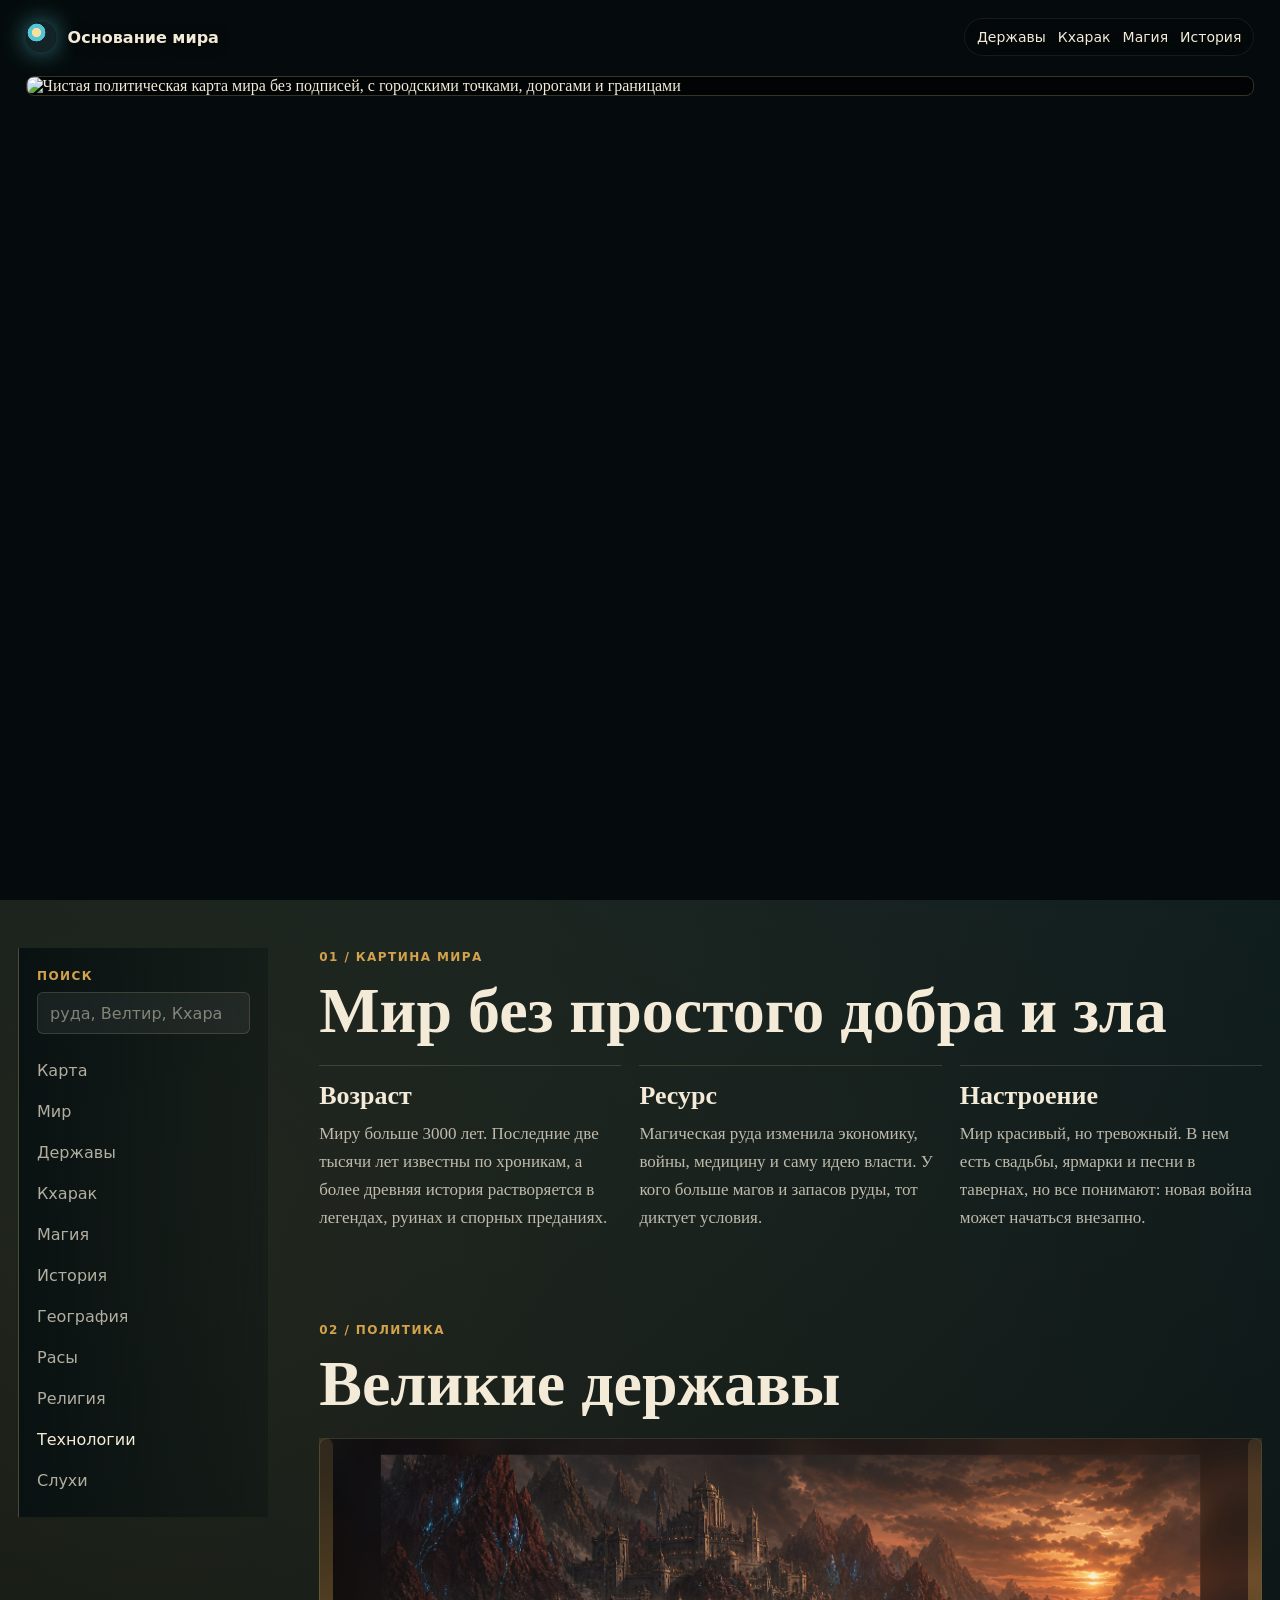
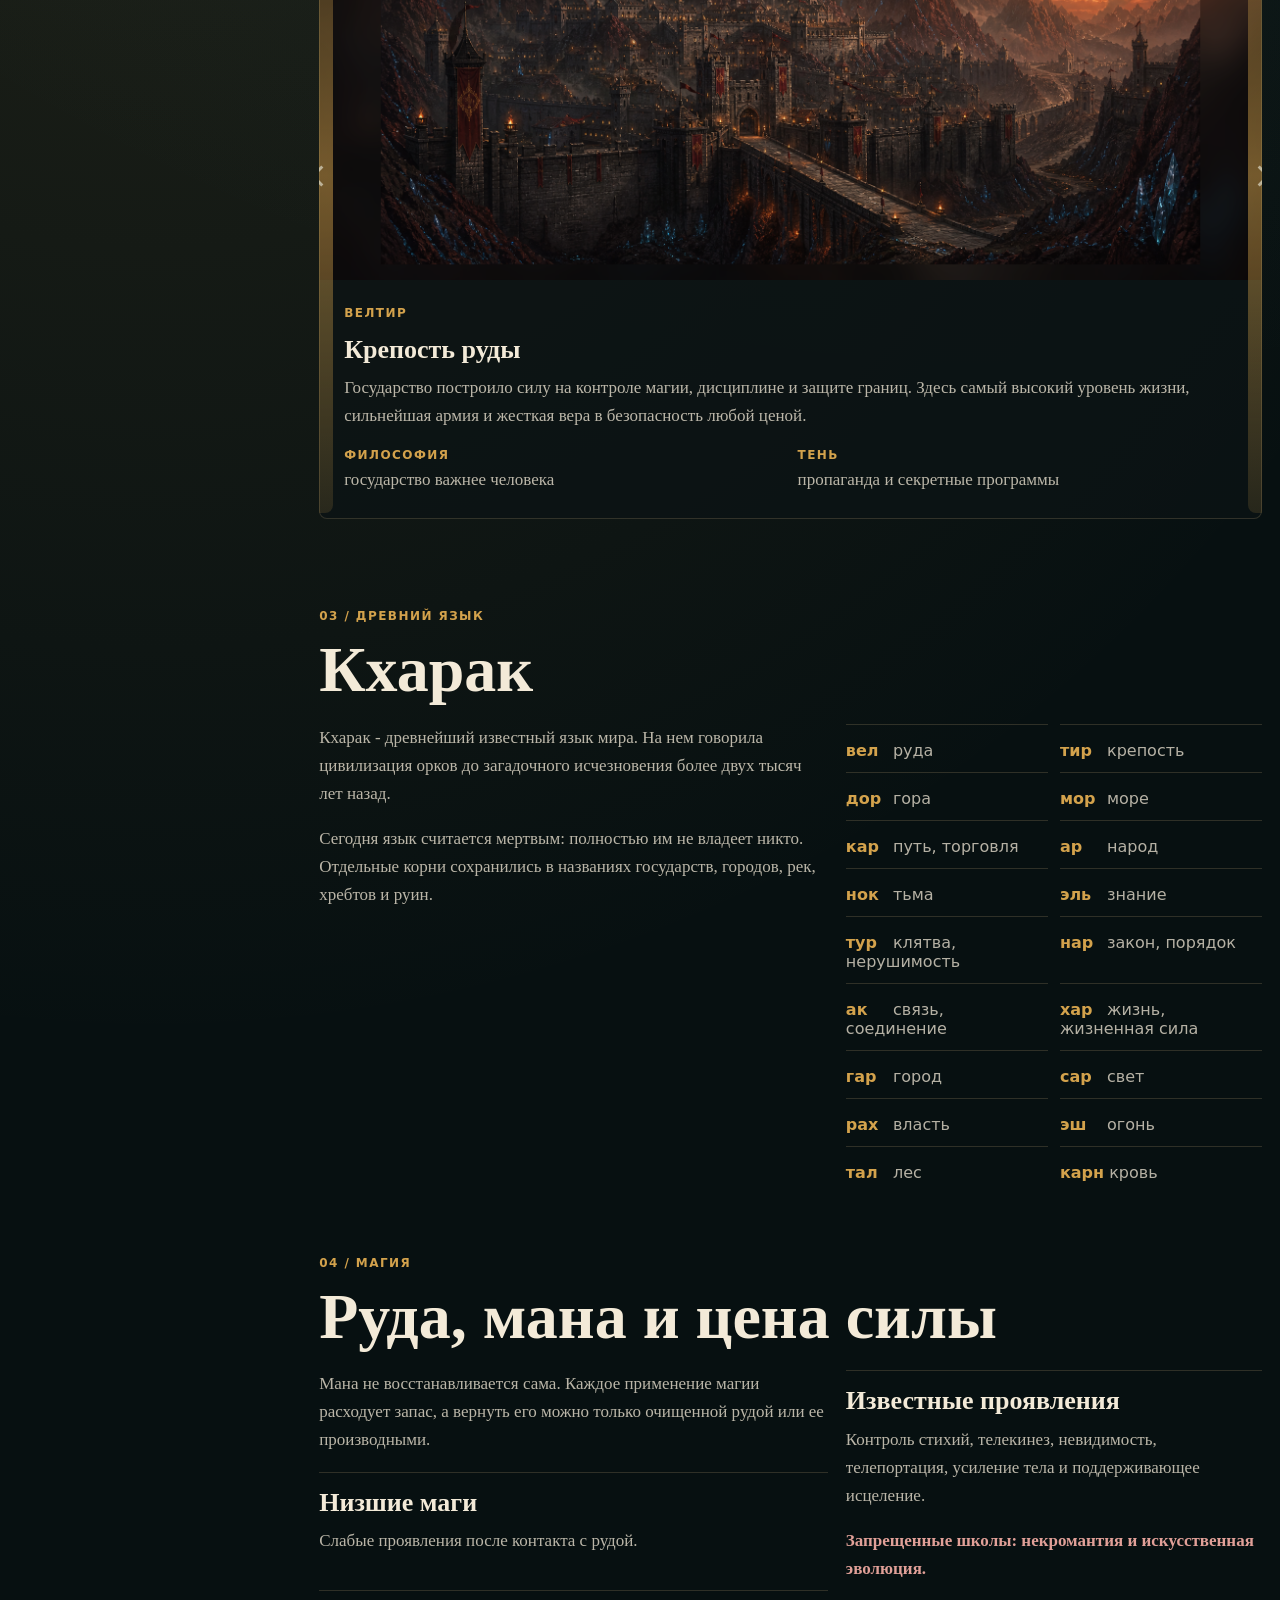
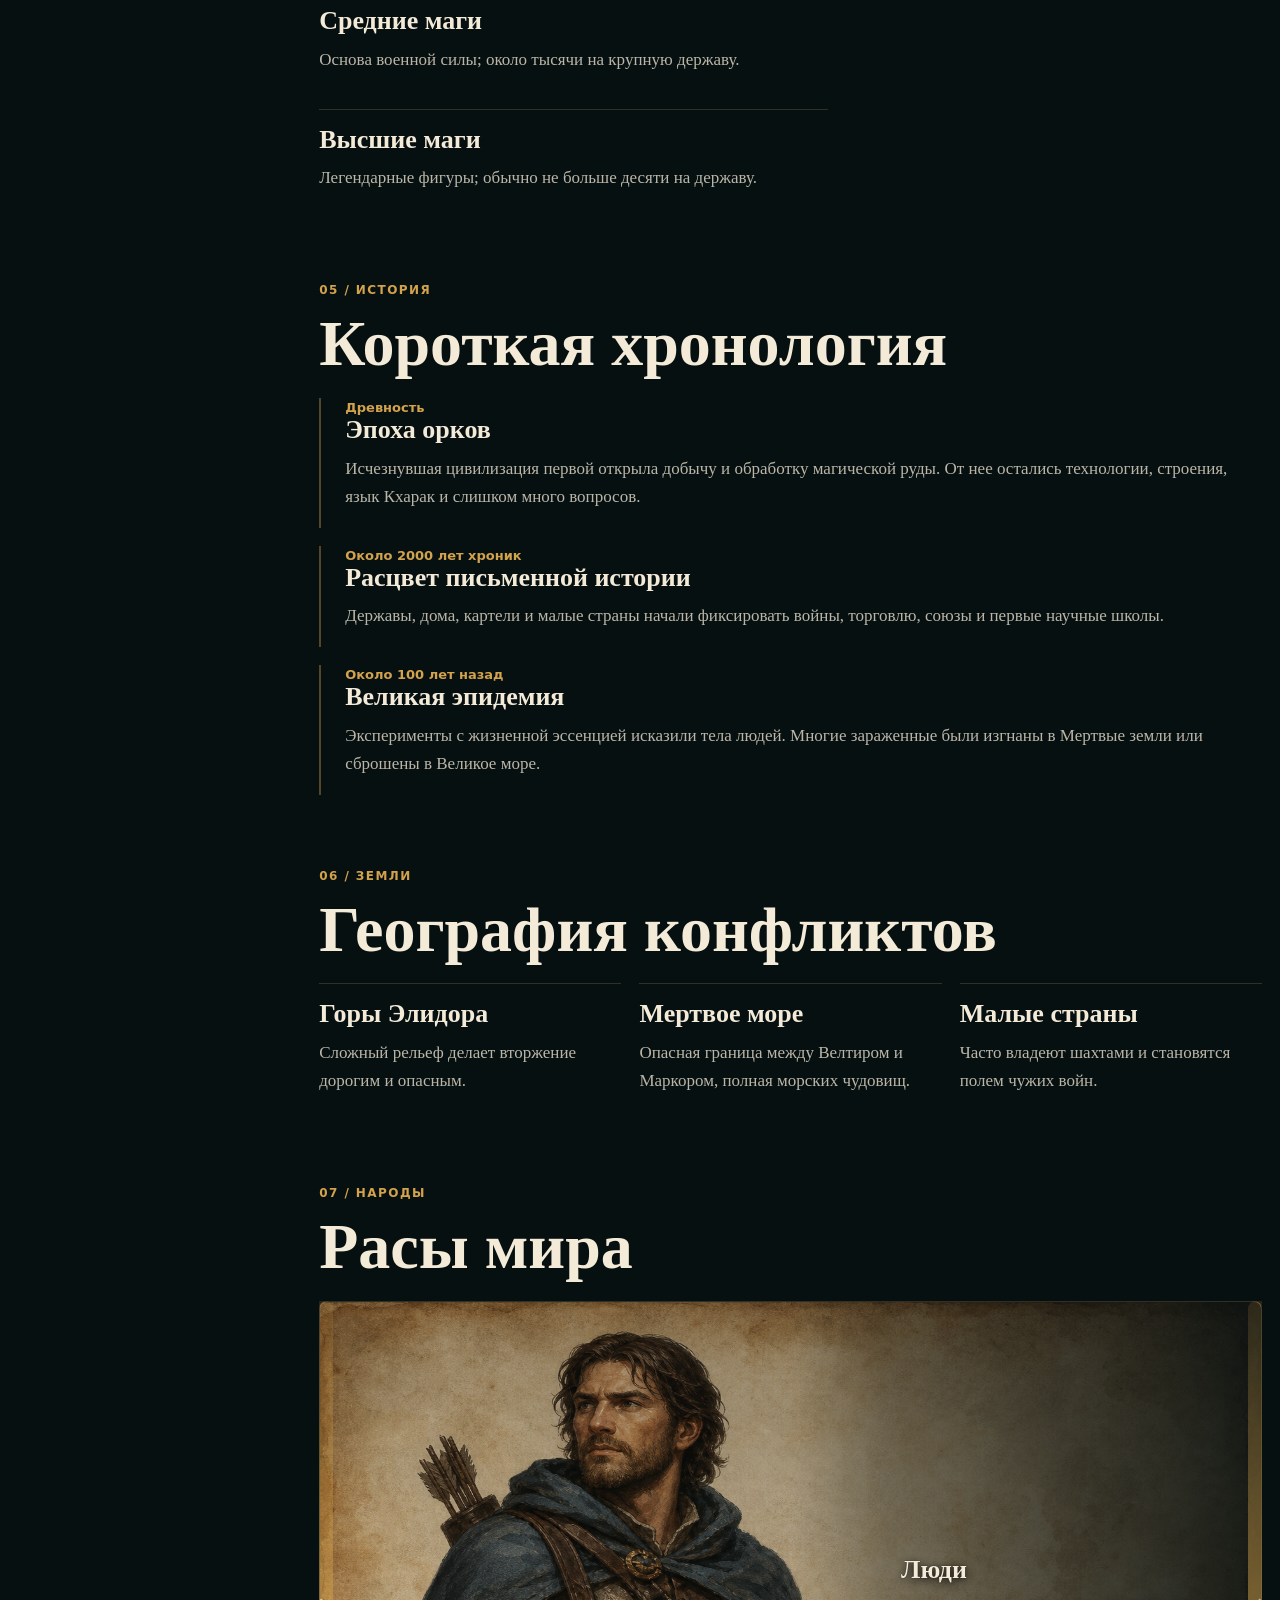
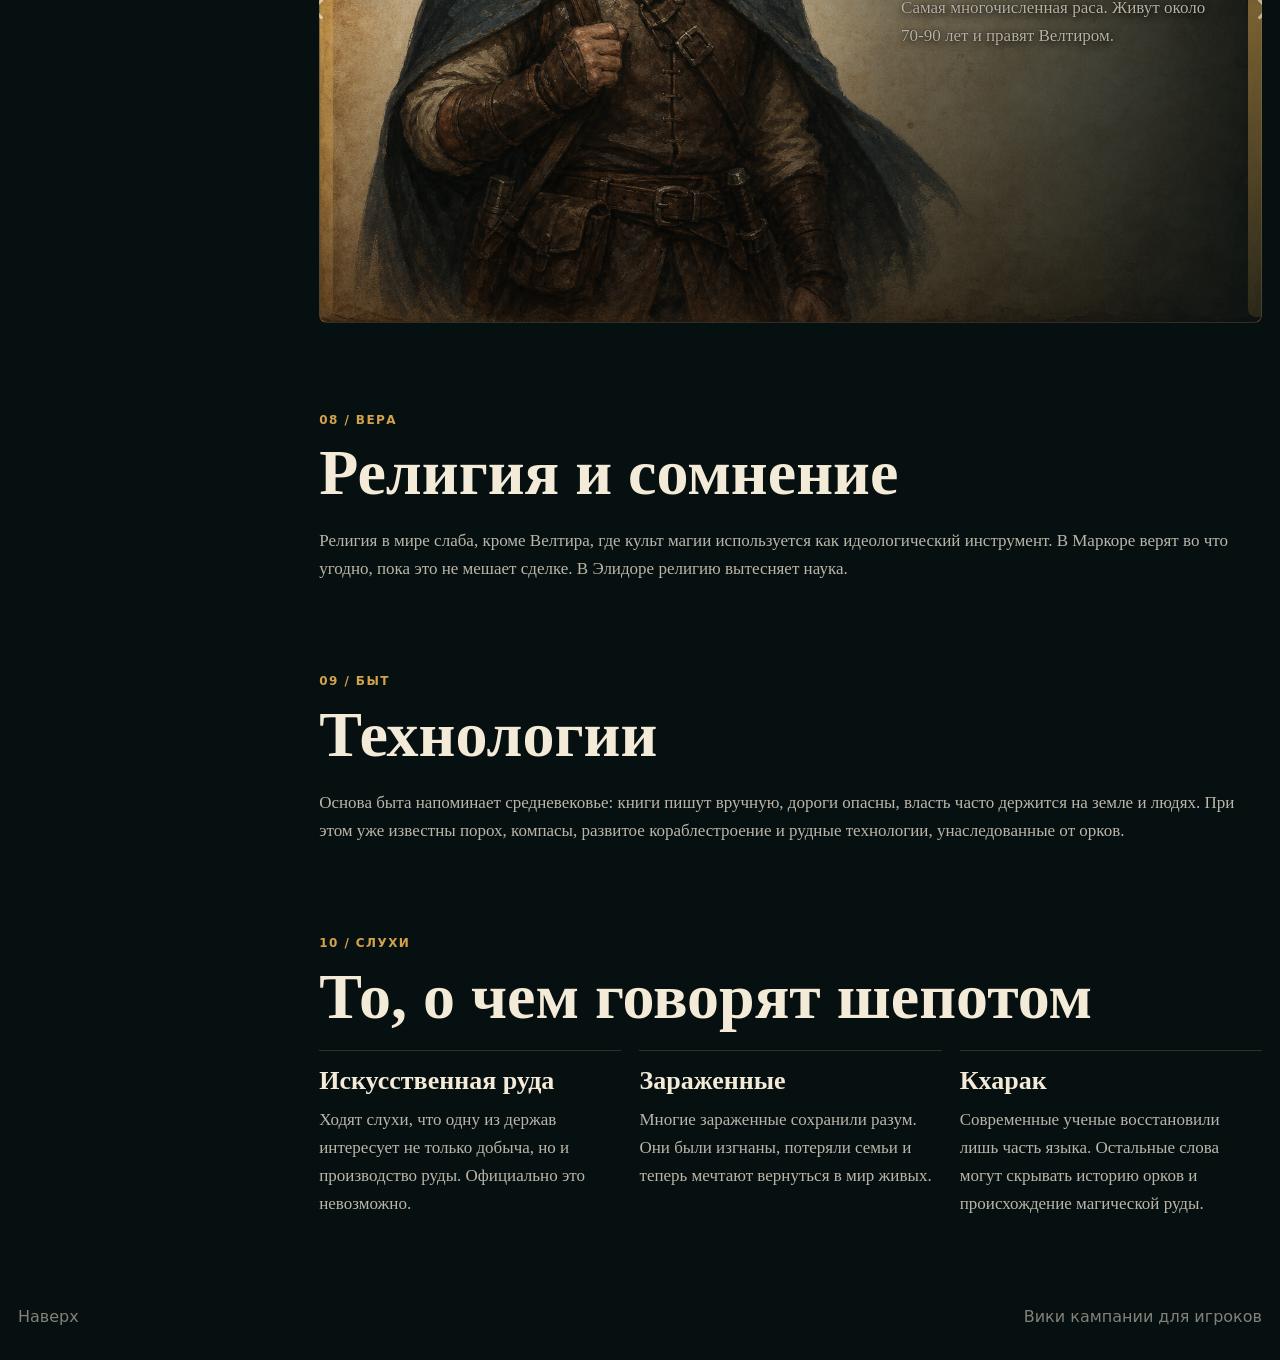
==== index.html @ 222f6e2a "First push" ====
<!doctype html>
<html lang="ru">
  <head>
    <meta charset="utf-8" />
    <meta name="viewport" content="width=device-width, initial-scale=1" />
    <title>Основание мира | Вики кампании</title>
    <link rel="stylesheet" href="styles.css?v=7" />
  </head>
  <body>
    <header class="map-hero" id="top">
      <nav class="topbar" aria-label="Главная навигация">
        <a class="brand" href="#top" aria-label="Основание мира">
          <span class="brand-mark"></span>
          <span>Основание мира</span>
        </a>
        <div class="topbar-actions">
          <a href="#powers">Державы</a>
          <a href="#kharak">Кхарак</a>
          <a href="#magic">Магия</a>
          <a href="#timeline">История</a>
        </div>
      </nav>

      <section class="atlas-top searchable" id="atlas" data-search="карта атлас зум Велтир Маркор Элидор мертвое море мертвые земли">
        <img class="plain-map" src="assets/world-map-clean.png" alt="Чистая политическая карта мира без подписей, с городскими точками, дорогами и границами" />
      </section>
    </header>

    <main class="page-layout">
      <aside class="sidebar" aria-label="Разделы вики">
        <label class="search-label" for="wikiSearch">Поиск</label>
        <input id="wikiSearch" class="search" type="search" placeholder="руда, Велтир, Кхарак..." />
        <nav class="side-nav">
          <a href="#atlas">Карта</a>
          <a href="#world">Мир</a>
          <a href="#powers">Державы</a>
          <a href="#kharak">Кхарак</a>
          <a href="#magic">Магия</a>
          <a href="#timeline">История</a>
          <a href="#geography">География</a>
          <a href="#races">Расы</a>
          <a href="#religion">Религия</a>
          <a href="#tech">Технологии</a>
          <a href="#rumors">Слухи</a>
        </nav>
      </aside>

      <section class="content">
        <section class="section-block searchable" id="world" data-search="мир возраст философия добро зло государства мораль выбор Велтир Маркор Элидор">
          <p class="kicker">01 / Картина мира</p>
          <h2>Мир без простого добра и зла</h2>
          <div class="lead-grid">
            <article><h3>Возраст</h3><p>Миру больше 3000 лет. Последние две тысячи лет известны по хроникам, а более древняя история растворяется в легендах, руинах и спорных преданиях.</p></article>
            <article><h3>Ресурс</h3><p>Магическая руда изменила экономику, войны, медицину и саму идею власти. У кого больше магов и запасов руды, тот диктует условия.</p></article>
            <article><h3>Настроение</h3><p>Мир красивый, но тревожный. В нем есть свадьбы, ярмарки и песни в тавернах, но все понимают: новая война может начаться внезапно.</p></article>
          </div>
        </section>

        <section class="section-block searchable" id="powers" data-search="державы Велтир Маркор Элидор картели дома армия флот эльфы дворфы люди столицы">
          <p class="kicker">02 / Политика</p>
          <h2>Великие державы</h2>
          <div class="scroll-frame">
            <button class="scroll-arrow scroll-arrow-left" type="button" data-scroll-target="faction-strip" data-scroll-dir="-1" aria-label="Назад"></button>
            <button class="scroll-arrow scroll-arrow-right" type="button" data-scroll-target="faction-strip" data-scroll-dir="1" aria-label="Вперед"></button>
          <div class="h-scroll faction-strip" data-drag-scroll aria-label="Горизонтальный список держав">
            <article class="faction-slide faction-x">
              <img src="assets/capital-veltir.png" alt="Столица Велтира среди рудных гор" />
              <div class="slide-copy">
                <p class="faction-name">Велтир</p>
                <h3>Крепость руды</h3>
                <p>Государство построило силу на контроле магии, дисциплине и защите границ. Здесь самый высокий уровень жизни, сильнейшая армия и жесткая вера в безопасность любой ценой.</p>
                <dl><div><dt>Философия</dt><dd>государство важнее человека</dd></div><div><dt>Тень</dt><dd>пропаганда и секретные программы</dd></div></dl>
              </div>
            </article>

            <article class="faction-slide faction-b">
              <img src="assets/capital-markor.png" alt="Столица Маркора на торговых путях" />
              <div class="slide-copy">
                <p class="faction-name">Маркор</p>
                <h3>Союз торговых путей</h3>
                <p>Страной управляют пять Великих картелей через Совет Картелей. Договор Катур считается священным, но за пределами сделки действует простое правило: сильный свободнее слабого.</p>
                <dl><div><dt>Философия</dt><dd>свобода важнее закона</dd></div><div><dt>Тень</dt><dd>картельные войны и власть выгоды</dd></div></dl>
              </div>
            </article>

            <article class="faction-slide faction-v">
              <img src="assets/capital-elidor.png" alt="Горная столица Элидора" />
              <div class="slide-copy">
                <p class="faction-name">Элидор</p>
                <h3>Гора знаний</h3>
                <p>Небольшая держава Совета Домов, защищенная горами. Эльфийские дома владеют секретами обработки руды, а лучшие ученые и инженеры работают именно здесь.</p>
                <dl><div><dt>Философия</dt><dd>польза и знание выше эмоций</dd></div><div><dt>Тень</dt><dd>ценность личности меряют пользой</dd></div></dl>
              </div>
            </article>
          </div>
          </div>
        </section>

        <section class="section-block searchable" id="kharak" data-search="Кхарак язык орки древний язык вел тир дор мор кар ар ион сар нок хар эль рах">
          <p class="kicker">03 / Древний язык</p>
          <h2>Кхарак</h2>
          <div class="split">
            <div>
              <p>Кхарак - древнейший известный язык мира. На нем говорила цивилизация орков до загадочного исчезновения более двух тысяч лет назад.</p>
              <p>Сегодня язык считается мертвым: полностью им не владеет никто. Отдельные корни сохранились в названиях государств, городов, рек, хребтов и руин.</p>
            </div>
            <div class="roots-grid">
  <span><b>вел</b> руда</span>
  <span><b>тир</b> крепость</span>
  <span><b>дор</b> гора</span>
  <span><b>мор</b> море</span>

  <span><b>кар</b> путь, торговля</span>
  <span><b>ар</b> народ</span>
  <span><b>нок</b> тьма</span>
  <span><b>эль</b> знание</span>

  <span><b>тур</b> клятва, нерушимость</span>
  <span><b>нар</b> закон, порядок</span>
  <span><b>ак</b> связь, соединение</span>
  <span><b>хар</b> жизнь, жизненная сила</span>
  <span><b>гар</b> город</span>
  <span><b>сар</b> свет</span>
  <span><b>рах</b> власть</span>
  <span><b>эш</b> огонь</span>
  <span><b>тал</b> лес</span>
  <span><b>карн</b> кровь</span>
</div>
          </div>
        </section>

        <section class="section-block searchable" id="magic" data-search="магия руда мана маги низшие средние высшие эссенция регенерация школы некромантия эволюция">
          <p class="kicker">04 / Магия</p>
          <h2>Руда, мана и цена силы</h2>
          <div class="split">
            <div>
              <p>Мана не восстанавливается сама. Каждое применение магии расходует запас, а вернуть его можно только очищенной рудой или ее производными.</p>
              <div class="rules-list">
                <article><h3>Низшие маги</h3><p>Слабые проявления после контакта с рудой.</p></article>
                <article><h3>Средние маги</h3><p>Основа военной силы; около тысячи на крупную державу.</p></article>
                <article><h3>Высшие маги</h3><p>Легендарные фигуры; обычно не больше десяти на державу.</p></article>
              </div>
            </div>
            <aside class="note-panel"><h3>Известные проявления</h3><p>Контроль стихий, телекинез, невидимость, телепортация, усиление тела и поддерживающее исцеление.</p><p class="warning">Запрещенные школы: некромантия и искусственная эволюция.</p></aside>
          </div>
        </section>

        <section class="section-block searchable" id="timeline" data-search="история орки эпидемия зараженные древность руины исчезновение руды Кхарак">
          <p class="kicker">05 / История</p>
          <h2>Короткая хронология</h2>
          <div class="timeline">
            <article><span>Древность</span><h3>Эпоха орков</h3><p>Исчезнувшая цивилизация первой открыла добычу и обработку магической руды. От нее остались технологии, строения, язык Кхарак и слишком много вопросов.</p></article>
            <article><span>Около 2000 лет хроник</span><h3>Расцвет письменной истории</h3><p>Державы, дома, картели и малые страны начали фиксировать войны, торговлю, союзы и первые научные школы.</p></article>
            <article><span>Около 100 лет назад</span><h3>Великая эпидемия</h3><p>Эксперименты с жизненной эссенцией исказили тела людей. Многие зараженные были изгнаны в Мертвые земли или сброшены в Великое море.</p></article>
          </div>
        </section>

        <section class="section-block searchable" id="geography" data-search="география мертвое море горы пустыни малые государства шахты монстры границы">
          <p class="kicker">06 / Земли</p>
          <h2>География конфликтов</h2>
          <div class="lead-grid">
            <article><h3>Горы Элидора</h3><p>Сложный рельеф делает вторжение дорогим и опасным.</p></article>
            <article><h3>Мертвое море</h3><p>Опасная граница между Велтиром и Маркором, полная морских чудовищ.</p></article>
            <article><h3>Малые страны</h3><p>Часто владеют шахтами и становятся полем чужих войн.</p></article>
          </div>
        </section>

        <section class="section-block searchable" id="races" data-search="расы люди эльфы дворфы орки возраст оружейники наука">
          <p class="kicker">07 / Народы</p>
          <h2>Расы мира</h2>
          <div class="scroll-frame">
            <button class="scroll-arrow scroll-arrow-left" type="button" data-scroll-target="race-strip" data-scroll-dir="-1" aria-label="Назад"></button>
            <button class="scroll-arrow scroll-arrow-right" type="button" data-scroll-target="race-strip" data-scroll-dir="1" aria-label="Вперед"></button>
          <div class="h-scroll race-strip" data-drag-scroll aria-label="Горизонтальный список рас">
            <article style="--race-image: url('assets/race-human.png')"><div><h3>Люди</h3><p>Самая многочисленная раса. Живут около 70-90 лет и правят Велтиром.</p></div></article>
            <article style="--race-image: url('assets/race-elf.png')"><div><h3>Эльфы</h3><p>Редки, живут около 200 лет, особенно сильны в науке и обработке руды.</p></div></article>
            <article style="--race-image: url('assets/race-dwarf.png')"><div><h3>Дворфы</h3><p>Живут около 120 лет, славятся оружейным делом и любовью к огнестрельному оружию.</p></div></article>
            <article style="--race-image: url('assets/race-orc.png')"><div><h3>Орки</h3><p>Исчезнувшая цивилизация, оставившая руины, Кхарак и технологии добычи руды.</p></div></article>
          </div>
          </div>
        </section>

        <section class="section-block searchable" id="religion" data-search="религия магия культ атеизм боги пропаганда Велтир Маркор Элидор">
          <p class="kicker">08 / Вера</p>
          <h2>Религия и сомнение</h2>
          <p>Религия в мире слаба, кроме Велтира, где культ магии используется как идеологический инструмент. В Маркоре верят во что угодно, пока это не мешает сделке. В Элидоре религию вытесняет наука.</p>
        </section>

        <section class="section-block searchable" id="tech" data-search="технологии средневековье порох ружья компасы книги корабли флот">
          <p class="kicker">09 / Быт</p>
          <h2>Технологии</h2>
          <p>Основа быта напоминает средневековье: книги пишут вручную, дороги опасны, власть часто держится на земле и людях. При этом уже известны порох, компасы, развитое кораблестроение и рудные технологии, унаследованные от орков.</p>
        </section>

        <section class="section-block searchable" id="rumors" data-search="слухи тайны зараженные искусственная руда эссенция мертвые земли орки Кхарак">
          <p class="kicker">10 / Слухи</p>
          <h2>То, о чем говорят шепотом</h2>
          <div class="lead-grid">
            <article><h3>Искусственная руда</h3><p>Ходят слухи, что одну из держав интересует не только добыча, но и производство руды. Официально это невозможно.</p></article>
            <article><h3>Зараженные</h3><p>Многие зараженные сохранили разум. Они были изгнаны, потеряли семьи и теперь мечтают вернуться в мир живых.</p></article>
            <article><h3>Кхарак</h3><p>Современные ученые восстановили лишь часть языка. Остальные слова могут скрывать историю орков и происхождение магической руды.</p></article>
          </div>
        </section>
      </section>
    </main>

    <footer class="footer"><a href="#top">Наверх</a><span>Вики кампании для игроков</span></footer>
    <script src="script.js?v=5"></script>
  </body>
</html>
---- styles.css ----
:root {
  --bg: #071011;
  --panel: rgba(12, 20, 21, 0.78);
  --panel-strong: rgba(18, 28, 29, 0.94);
  --ink: #f3ead8;
  --muted: #a9afa8;
  --line: rgba(226, 196, 139, 0.18);
  --gold: #d3a24c;
  --blue: #5fb7c8;
  --red: #9f3f35;
  --green: #3d7a65;
}

* { box-sizing: border-box; }

html { scroll-behavior: smooth; }

body {
  margin: 0;
  color: var(--ink);
  background:
    radial-gradient(circle at 80% 0%, rgba(95, 183, 200, 0.12), transparent 32%),
    radial-gradient(circle at 12% 20%, rgba(211, 162, 76, 0.12), transparent 28%),
    var(--bg);
  font-family: Georgia, "Times New Roman", serif;
}

a { color: inherit; text-decoration: none; }
button, input { font: inherit; }

.map-hero {
  min-height: 100vh;
  padding: 18px clamp(14px, 2vw, 28px) 28px;
  background: #050b0c;
  position: relative;
}

.topbar {
  position: absolute;
  inset: 18px clamp(14px, 2vw, 28px) auto;
  z-index: 20;
  display: flex;
  align-items: center;
  justify-content: space-between;
  gap: 20px;
  pointer-events: none;
}

.brand,
.topbar-actions {
  pointer-events: auto;
  display: flex;
  align-items: center;
  gap: 12px;
  font-family: system-ui, sans-serif;
}

.brand {
  font-weight: 850;
  text-shadow: 0 2px 12px #000;
}

.brand-mark {
  width: 30px;
  height: 30px;
  border-radius: 50%;
  background: radial-gradient(circle at 35% 35%, #f6df9f 0 16%, #52c6d4 17% 32%, #132326 33% 100%);
  box-shadow: 0 0 24px rgba(82, 198, 212, 0.65);
}

.topbar-actions {
  padding: 10px 12px;
  border: 1px solid rgba(255, 255, 255, 0.08);
  border-radius: 999px;
  background: rgba(0, 0, 0, 0.24);
  backdrop-filter: blur(14px);
  font-size: 14px;
}

.atlas-top {
  min-height: auto;
  padding-top: 58px;
}

.plain-map {
  display: block;
  width: 100%;
  height: auto;
  border-radius: 8px;
  border: 1px solid rgba(226, 196, 139, 0.22);
  box-shadow: inset 0 0 90px rgba(0, 0, 0, 0.75);
}

.page-layout {
  display: grid;
  grid-template-columns: 250px minmax(0, 1fr);
  gap: clamp(24px, 4vw, 70px);
  width: min(1500px, calc(100% - 36px));
  margin: 0 auto;
  padding: 48px 0 72px;
}

.sidebar {
  position: sticky;
  top: 18px;
  align-self: start;
  padding: 18px;
  border-left: 1px solid rgba(226, 196, 139, 0.28);
  background: linear-gradient(90deg, rgba(7, 16, 17, 0.88), rgba(7, 16, 17, 0.34));
  backdrop-filter: blur(12px);
  z-index: 10;
}

.search-label,
.kicker,
.faction-name,
dt {
  color: var(--gold);
  font-family: system-ui, sans-serif;
  font-size: 12px;
  font-weight: 850;
  letter-spacing: 0.12em;
  text-transform: uppercase;
}

.search {
  width: 100%;
  height: 42px;
  margin: 8px 0 18px;
  padding: 0 12px;
  border: 1px solid rgba(226, 196, 139, 0.18);
  border-radius: 6px;
  background: rgba(255, 255, 255, 0.06);
  color: var(--ink);
  font-family: system-ui, sans-serif;
}

.search::placeholder { color: rgba(243, 234, 216, 0.48); }

.side-nav {
  display: grid;
  gap: 4px;
  font-family: system-ui, sans-serif;
}

.side-nav a {
  padding: 9px 0;
  color: rgba(243, 234, 216, 0.72);
}

.side-nav a:hover,
.side-nav a.active {
  color: var(--ink);
}

.content {
  display: grid;
  gap: 72px;
  min-width: 0;
}

.section-block {
  scroll-margin-top: 24px;
  min-width: 0;
  overflow: hidden;
}

.section-block.is-hidden {
  display: none;
}

h2, h3, p { margin-top: 0; }

h2 {
  margin-bottom: 22px;
  font-size: clamp(38px, 5vw, 76px);
  line-height: 0.98;
  letter-spacing: 0;
}

h3 {
  margin-bottom: 10px;
  font-size: 26px;
  line-height: 1.1;
}

p, dd {
  color: rgba(243, 234, 216, 0.76);
  font-size: 17px;
  line-height: 1.65;
}

.lead-grid,
.split {
  display: grid;
  grid-template-columns: repeat(3, minmax(0, 1fr));
  gap: 18px;
}

.split { grid-template-columns: minmax(0, 1.1fr) minmax(280px, 0.9fr); }

.lead-grid article,
.rules-list article,
.note-panel,
.roots-grid span {
  border-top: 1px solid var(--line);
  padding-top: 16px;
}

.h-scroll {
  display: grid;
  grid-auto-flow: column;
  grid-auto-columns: 100%;
  gap: 18px;
  overflow-x: auto;
  overscroll-behavior-inline: contain;
  scroll-snap-type: x mandatory;
  padding: 0 0 16px;
  cursor: grab;
  user-select: none;
}

.h-scroll.is-dragging {
  cursor: grabbing;
  scroll-snap-type: none;
}

.scroll-frame {
  position: relative;
  min-width: 0;
}

.scroll-arrow {
  width: 28px;
  height: calc(100% - 22px);
  min-height: 260px;
  border: 0;
  border-radius: 8px;
  background: linear-gradient(180deg, rgba(211, 162, 76, 0.2), rgba(211, 162, 76, 0.72), rgba(211, 162, 76, 0.2));
  cursor: pointer;
  position: absolute;
  top: 0;
  z-index: 5;
  opacity: 0.72;
}

.scroll-arrow:hover {
  opacity: 1;
}

.scroll-arrow::before {
  content: "";
  width: 12px;
  height: 12px;
  border-top: 3px solid #fff1cc;
  border-left: 3px solid #fff1cc;
  position: absolute;
  top: 50%;
  left: 50%;
}

.scroll-arrow-left {
  left: -14px;
}

.scroll-arrow-left::before {
  transform: translate(-35%, -50%) rotate(-45deg);
}

.scroll-arrow-right {
  right: -14px;
}

.scroll-arrow-right::before {
  transform: translate(-65%, -50%) rotate(135deg);
}

.h-scroll::-webkit-scrollbar { height: 10px; }
.h-scroll::-webkit-scrollbar-track { background: rgba(255,255,255,.06); border-radius: 999px; }
.h-scroll::-webkit-scrollbar-thumb { background: rgba(211,162,76,.55); border-radius: 999px; }

.faction-slide {
  min-height: 560px;
  scroll-snap-align: start;
  border: 1px solid var(--line);
  border-radius: 8px;
  overflow: hidden;
  background: var(--panel);
  display: grid;
  grid-template-rows: minmax(320px, 1fr) auto;
}

.faction-slide img {
  width: 100%;
  height: 100%;
  min-height: 320px;
  object-fit: fill;
}

.slide-copy {
  padding: 24px;
}

dl {
  display: grid;
  grid-template-columns: repeat(2, minmax(0, 1fr));
  gap: 14px;
  margin: 18px 0 0;
}

dd { margin: 4px 0 0; }

.roots-grid {
  display: grid;
  grid-template-columns: repeat(2, minmax(0, 1fr));
  gap: 12px;
}

.roots-grid span {
  color: rgba(243, 234, 216, 0.74);
  font-family: system-ui, sans-serif;
}

.roots-grid b {
  display: inline-block;
  min-width: 42px;
  color: var(--gold);
}

.rules-list,
.timeline {
  display: grid;
  gap: 18px;
}

.warning { color: #e1a098; font-weight: 700; }

.timeline article {
  padding-left: 24px;
  border-left: 2px solid rgba(211, 162, 76, 0.38);
}

.timeline span {
  color: var(--gold);
  font-family: system-ui, sans-serif;
  font-size: 13px;
  font-weight: 850;
}

.race-strip {
  grid-auto-columns: 100%;
}

.race-strip article {
  min-height: 620px;
  scroll-snap-align: start;
  border: 1px solid var(--line);
  border-radius: 8px;
  background:
    linear-gradient(90deg, rgba(6, 12, 13, 0.04), rgba(6, 12, 13, 0.22)),
    var(--race-image) center / 100% 100% no-repeat,
    rgba(10, 16, 17, 0.92);
  overflow: hidden;
  position: relative;
}

.race-strip article::after {
  content: "";
  position: absolute;
  inset: 0;
  background:
    linear-gradient(90deg, transparent 0 50%, rgba(7, 16, 17, 0.32) 60%, rgba(7, 16, 17, 0.86) 100%),
    linear-gradient(0deg, rgba(0,0,0,.42), transparent 48%, rgba(0,0,0,.2));
  pointer-events: none;
}

.race-strip div {
  width: min(44%, 520px);
  min-height: 620px;
  margin-left: auto;
  padding: clamp(28px, 5vw, 54px);
  display: flex;
  flex-direction: column;
  justify-content: center;
  position: relative;
  z-index: 2;
  text-shadow: 0 2px 8px #000, 0 0 1px #000;
}

.footer {
  width: min(1500px, calc(100% - 36px));
  margin: 0 auto 34px;
  display: flex;
  justify-content: space-between;
  color: rgba(243, 234, 216, 0.52);
  font-family: system-ui, sans-serif;
}

@media (max-width: 980px) {
  .atlas-top {
    min-height: auto;
  }

  .topbar-actions,
  .unused {
    display: none;
  }

  .page-layout {
    grid-template-columns: 1fr;
    padding-top: 28px;
  }

  .sidebar {
    position: relative;
    top: auto;
    border-left: 0;
    border-top: 1px solid rgba(226, 196, 139, 0.28);
  }

  .side-nav {
    grid-template-columns: repeat(3, minmax(0, 1fr));
  }

  .lead-grid,
  .split {
    grid-template-columns: 1fr;
  }
}

@media (max-width: 560px) {
  .map-hero {
    padding: 12px;
  }

  .atlas-top {
    height: 70vh;
    min-height: 440px;
    padding-top: 48px;
  }

  .page-layout {
    width: min(100% - 24px, 1500px);
  }

  .side-nav {
    grid-template-columns: repeat(2, minmax(0, 1fr));
  }

  h2 {
    font-size: 38px;
  }

  .faction-slide {
    min-height: auto;
  }

  .race-strip article {
    min-height: 520px;
    background-size: cover;
    background-position: center;
  }

  .race-strip div {
    width: 100%;
    min-height: 520px;
    justify-content: end;
    background: linear-gradient(0deg, rgba(7, 16, 17, 0.86), transparent 68%);
  }

  .scroll-arrow {
    width: 18px;
    min-height: 220px;
  }

  dl {
    grid-template-columns: 1fr;
  }
}
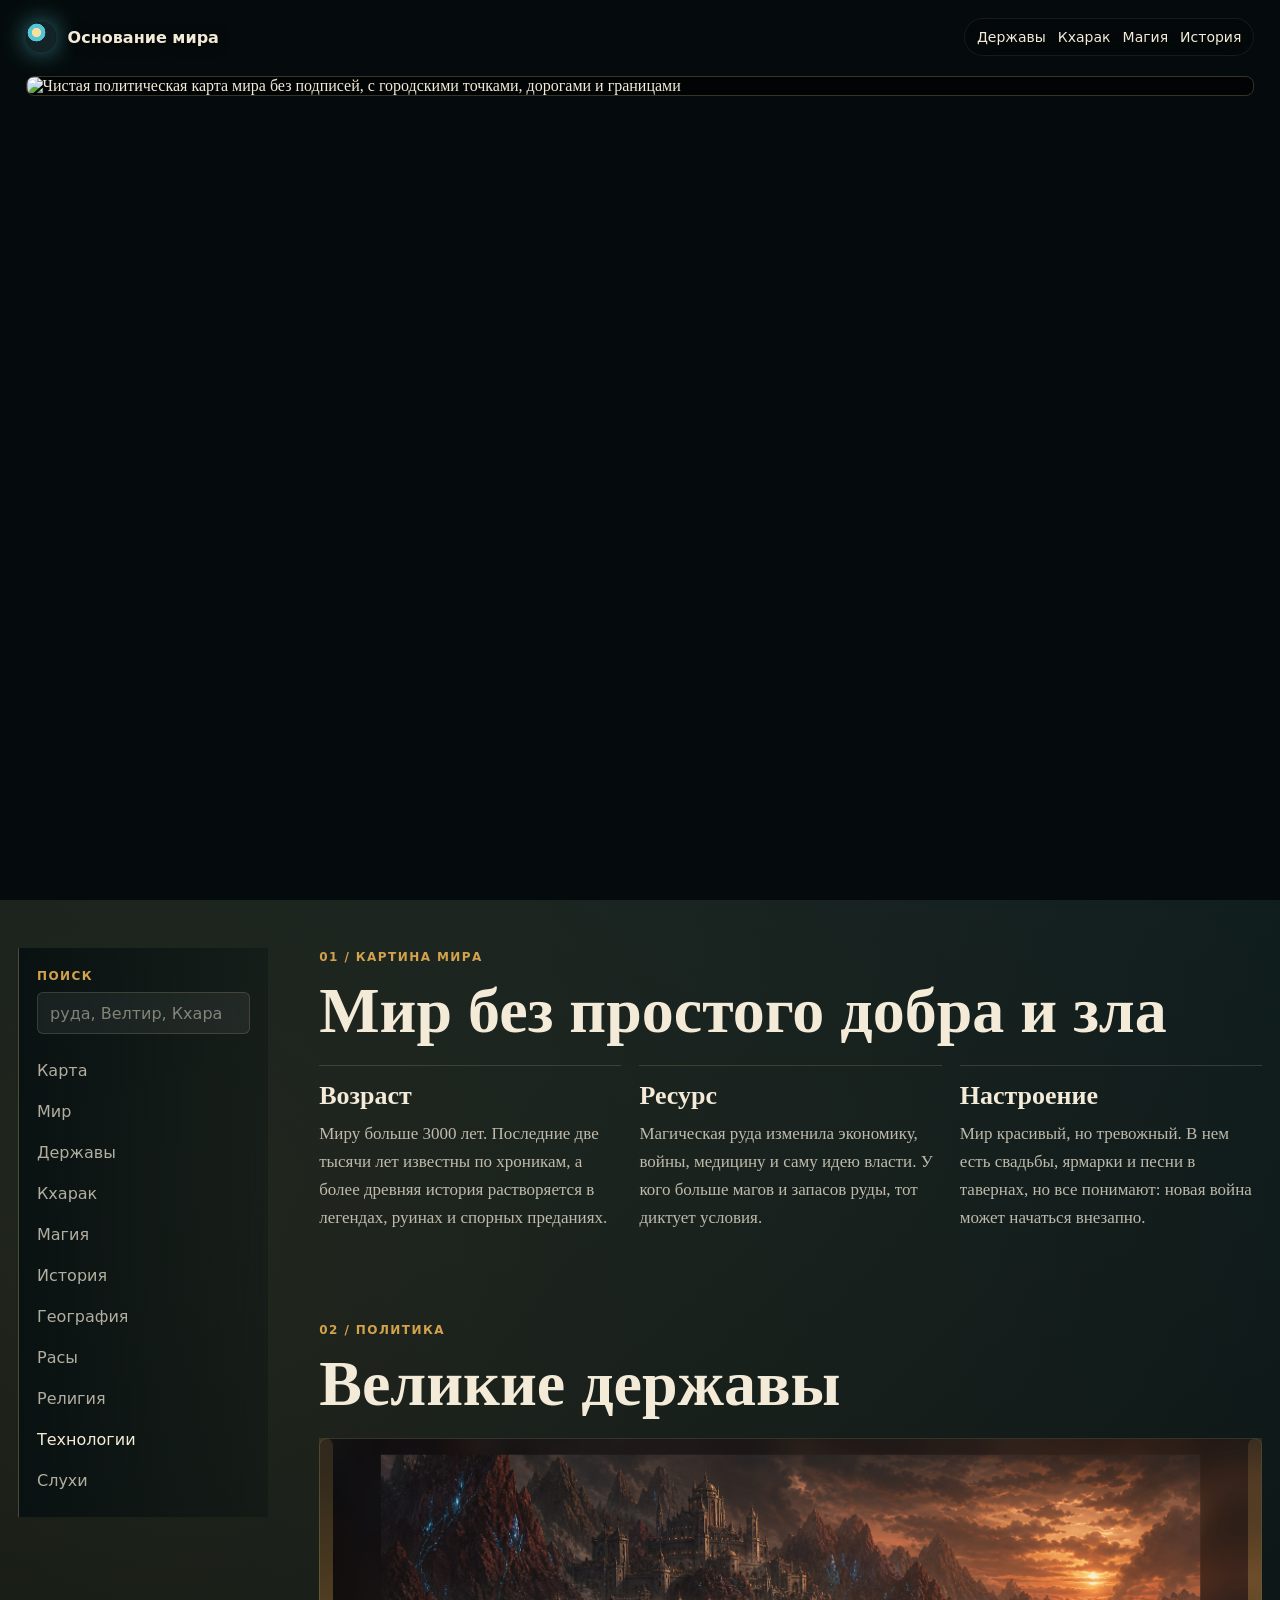
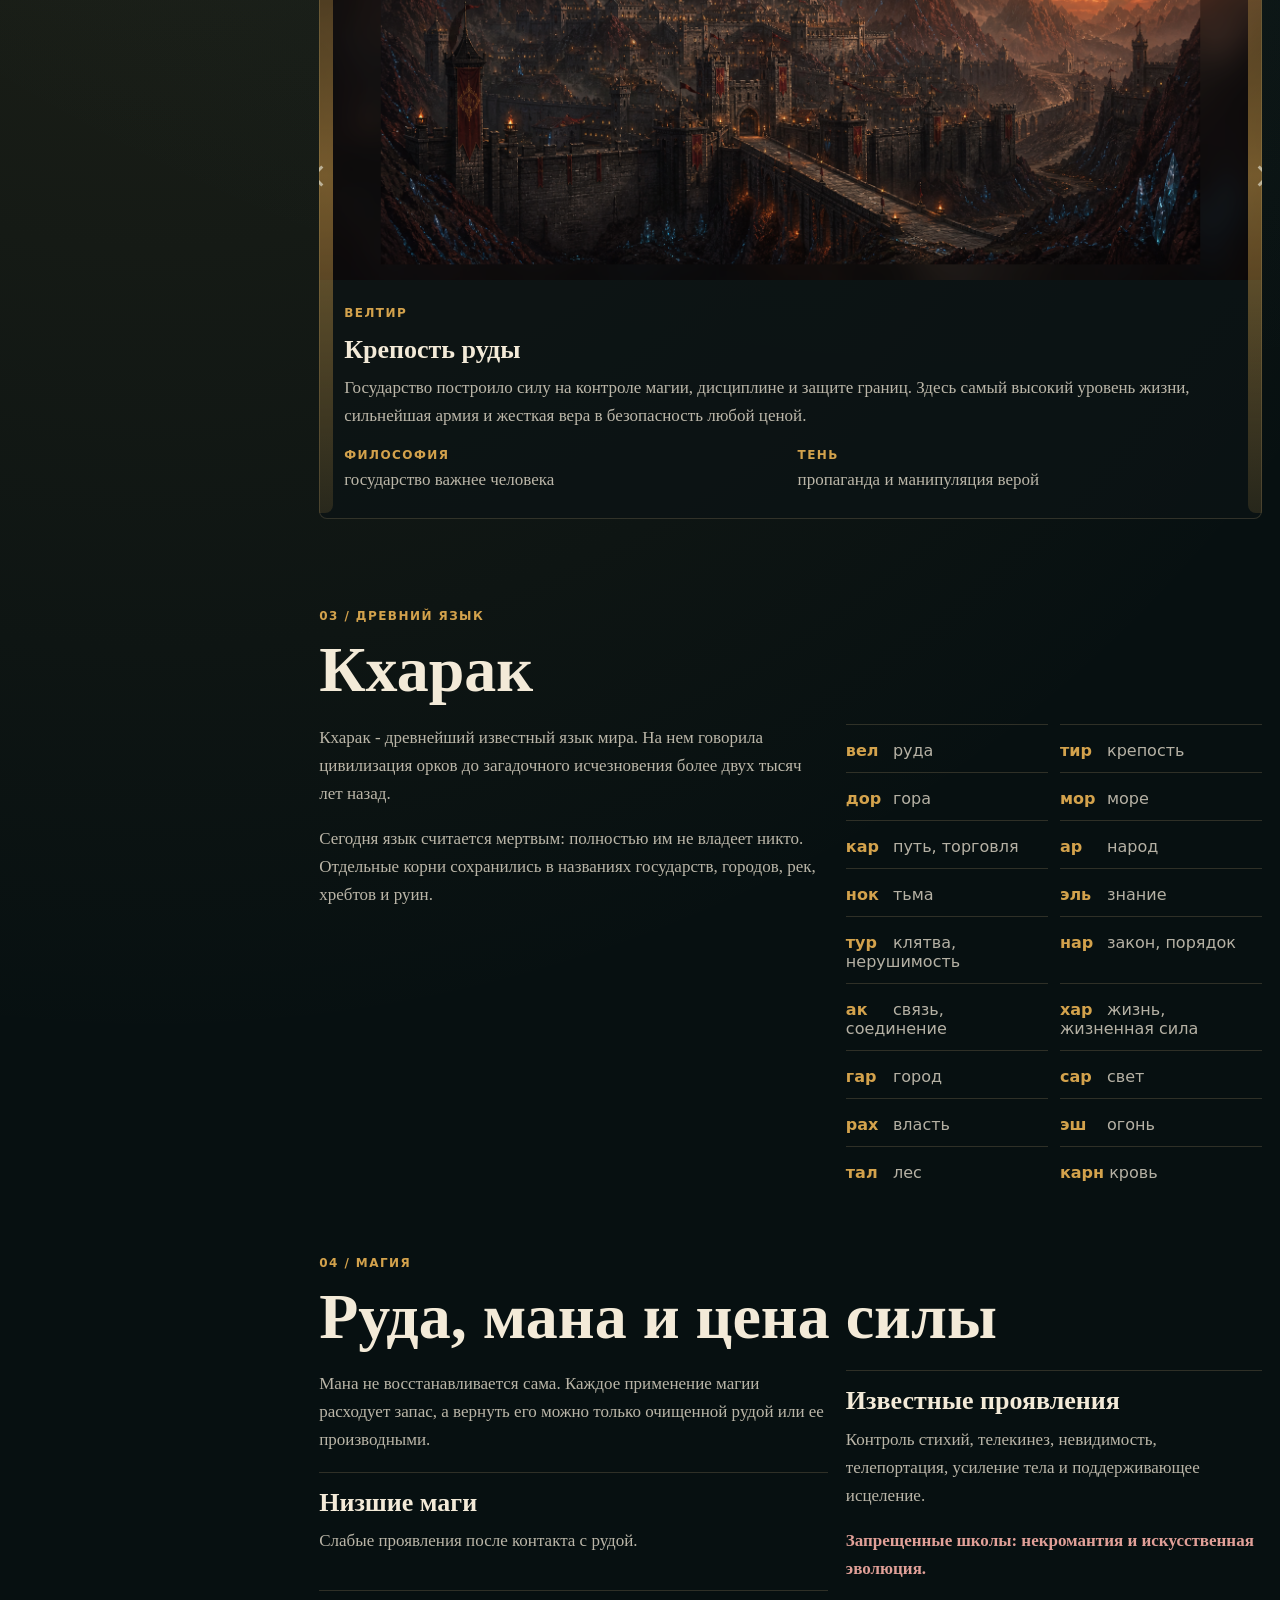
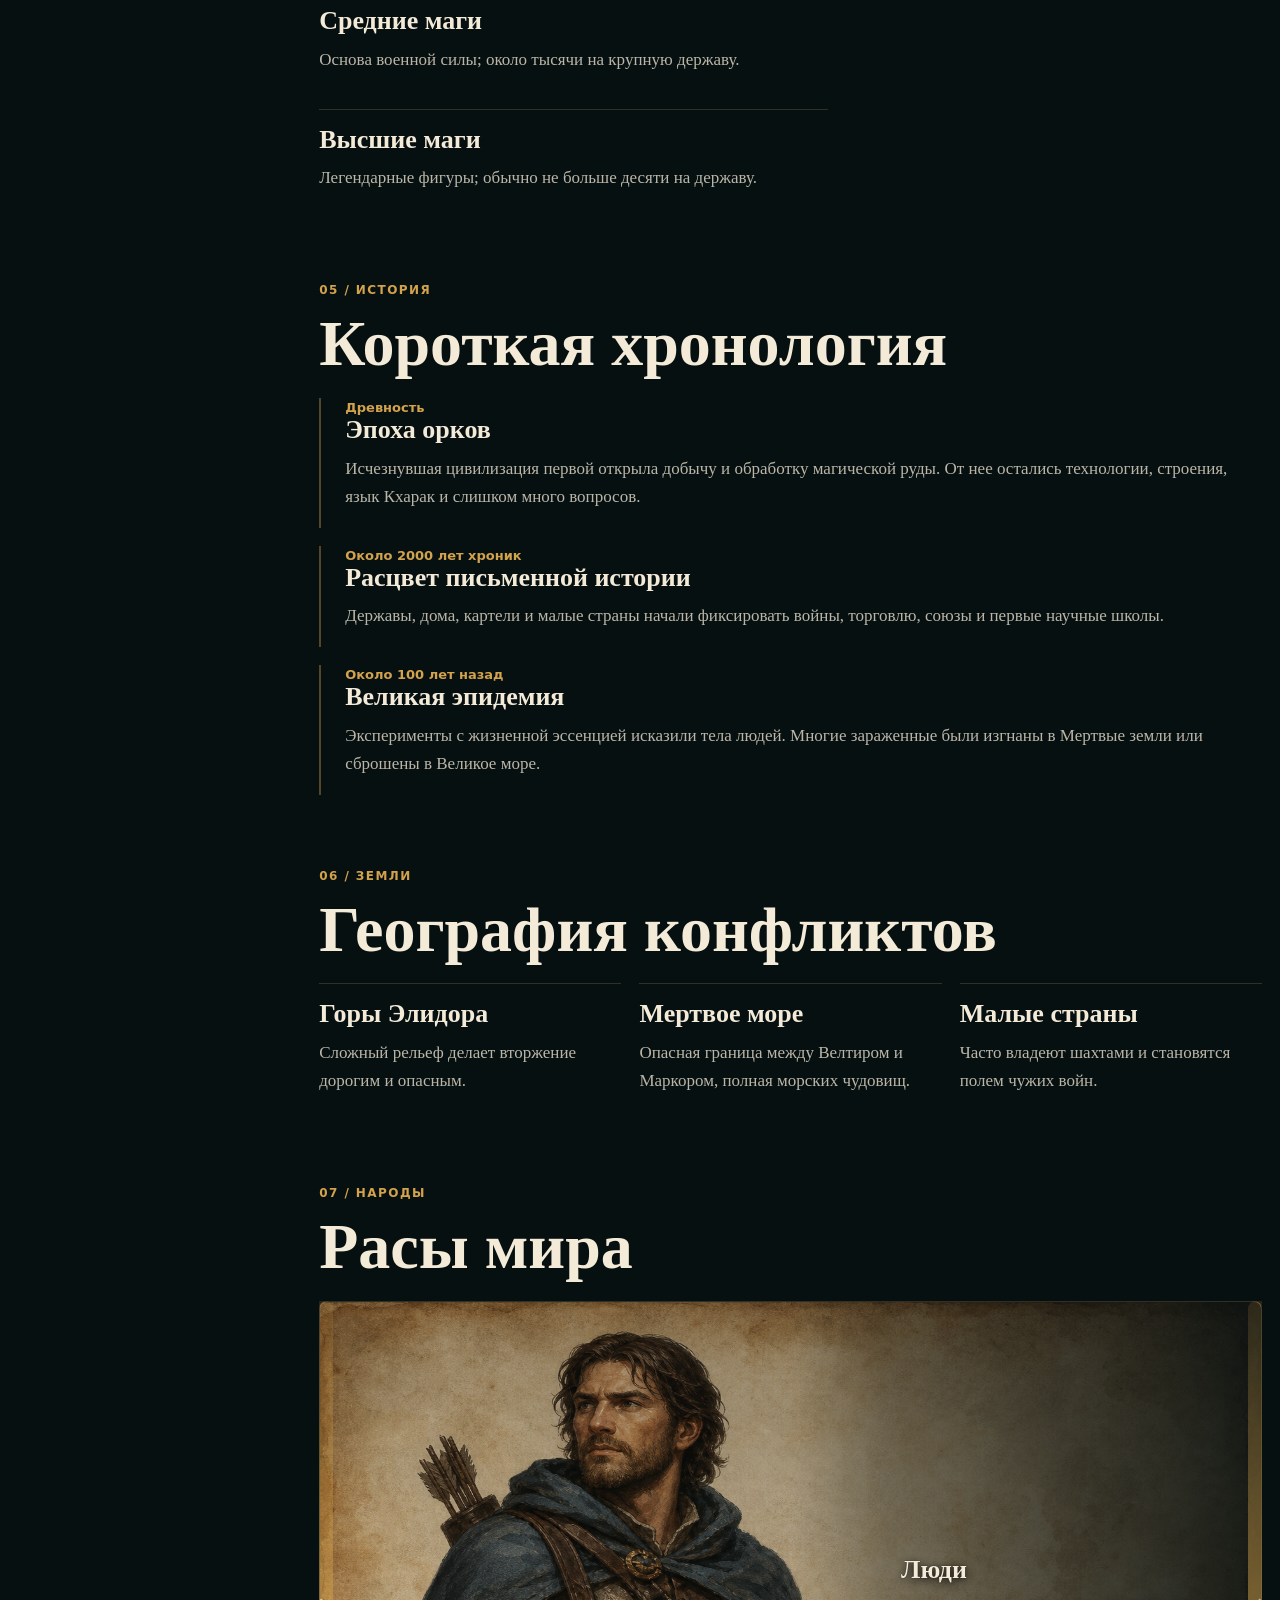
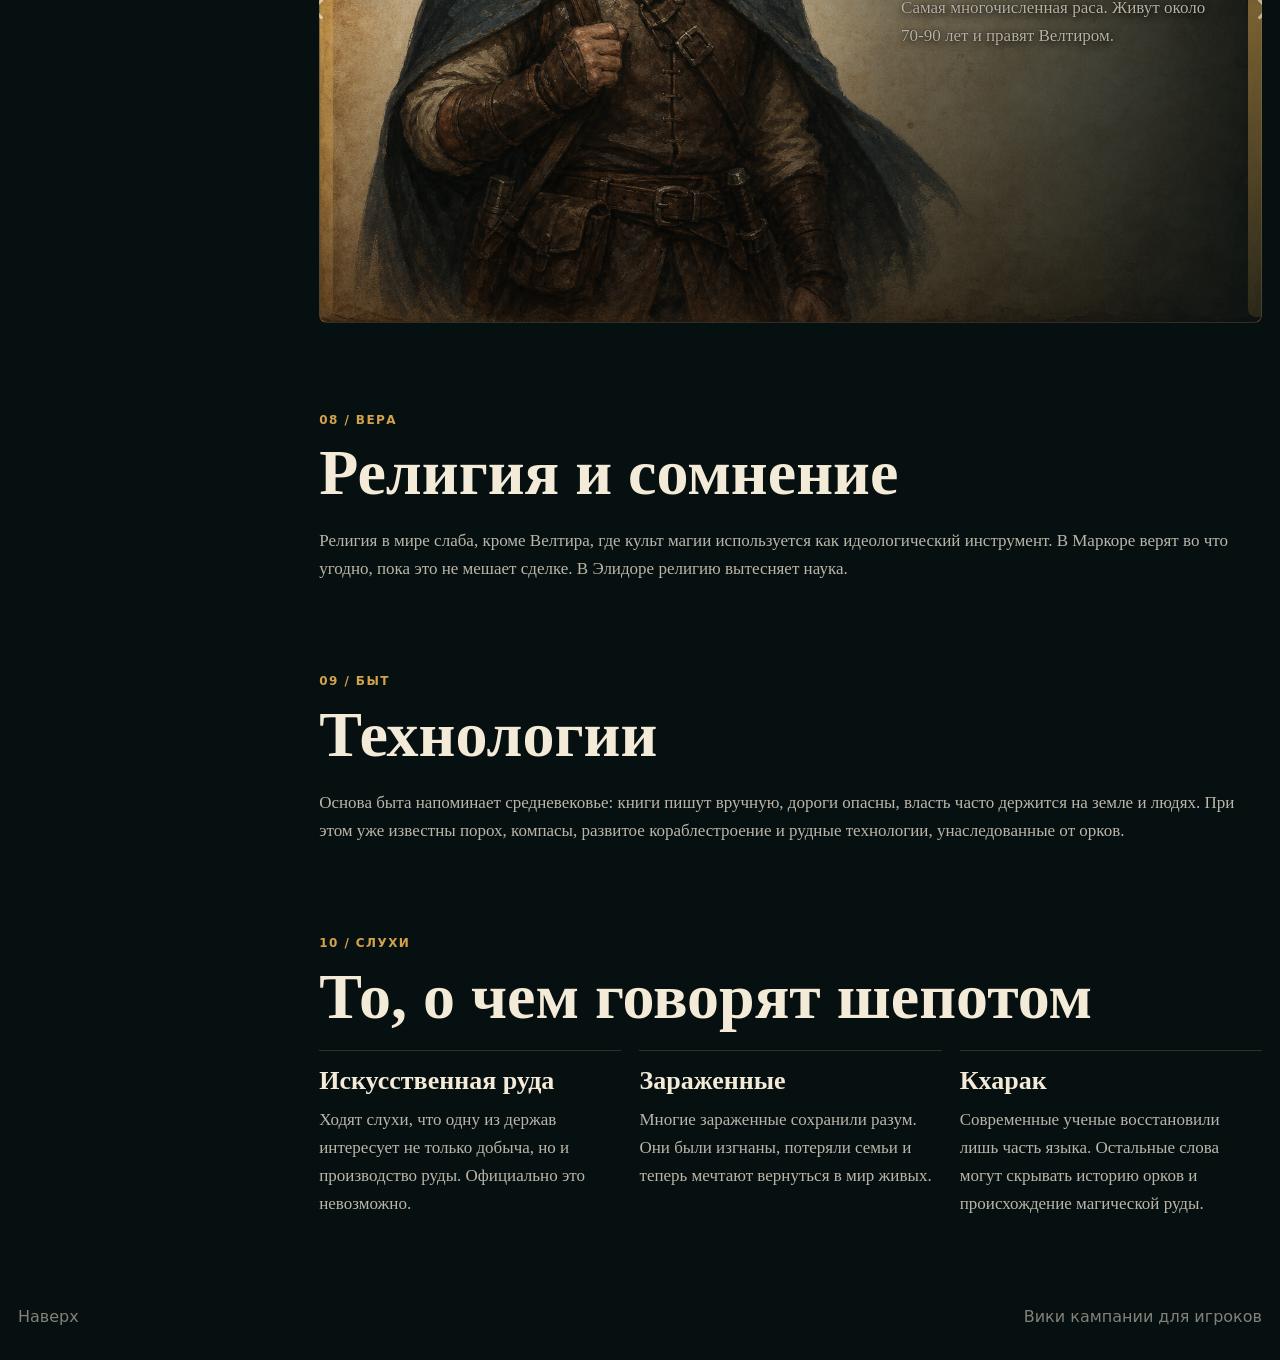
==== commit 7feb9808: "Add files via upload" ====
--- a/index.html
+++ b/index.html
@@ -69,7 +69,7 @@
                 <p class="faction-name">Велтир</p>
                 <h3>Крепость руды</h3>
                 <p>Государство построило силу на контроле магии, дисциплине и защите границ. Здесь самый высокий уровень жизни, сильнейшая армия и жесткая вера в безопасность любой ценой.</p>
-                <dl><div><dt>Философия</dt><dd>государство важнее человека</dd></div><div><dt>Тень</dt><dd>пропаганда и секретные программы</dd></div></dl>
+                <dl><div><dt>Философия</dt><dd>государство важнее человека</dd></div><div><dt>Тень</dt><dd>пропаганда и манипуляция верой</dd></div></dl>
               </div>
             </article>
 
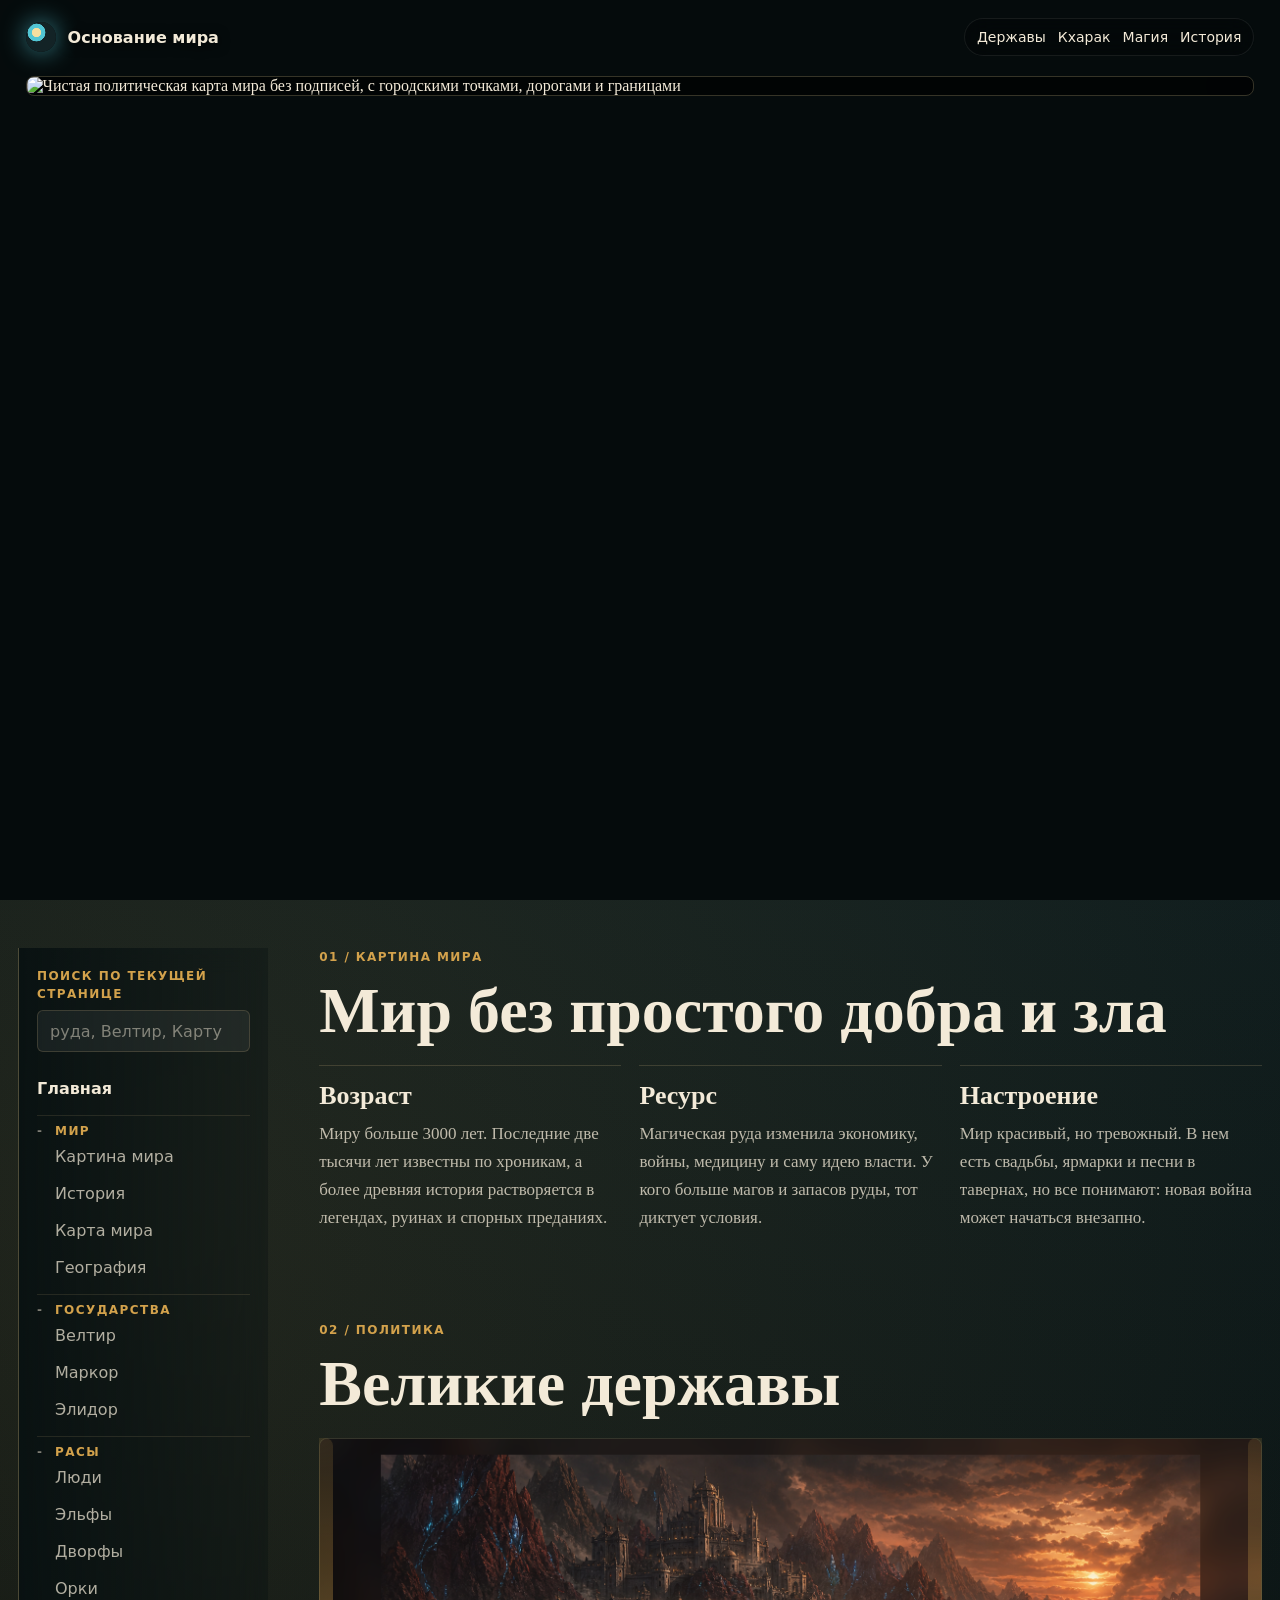
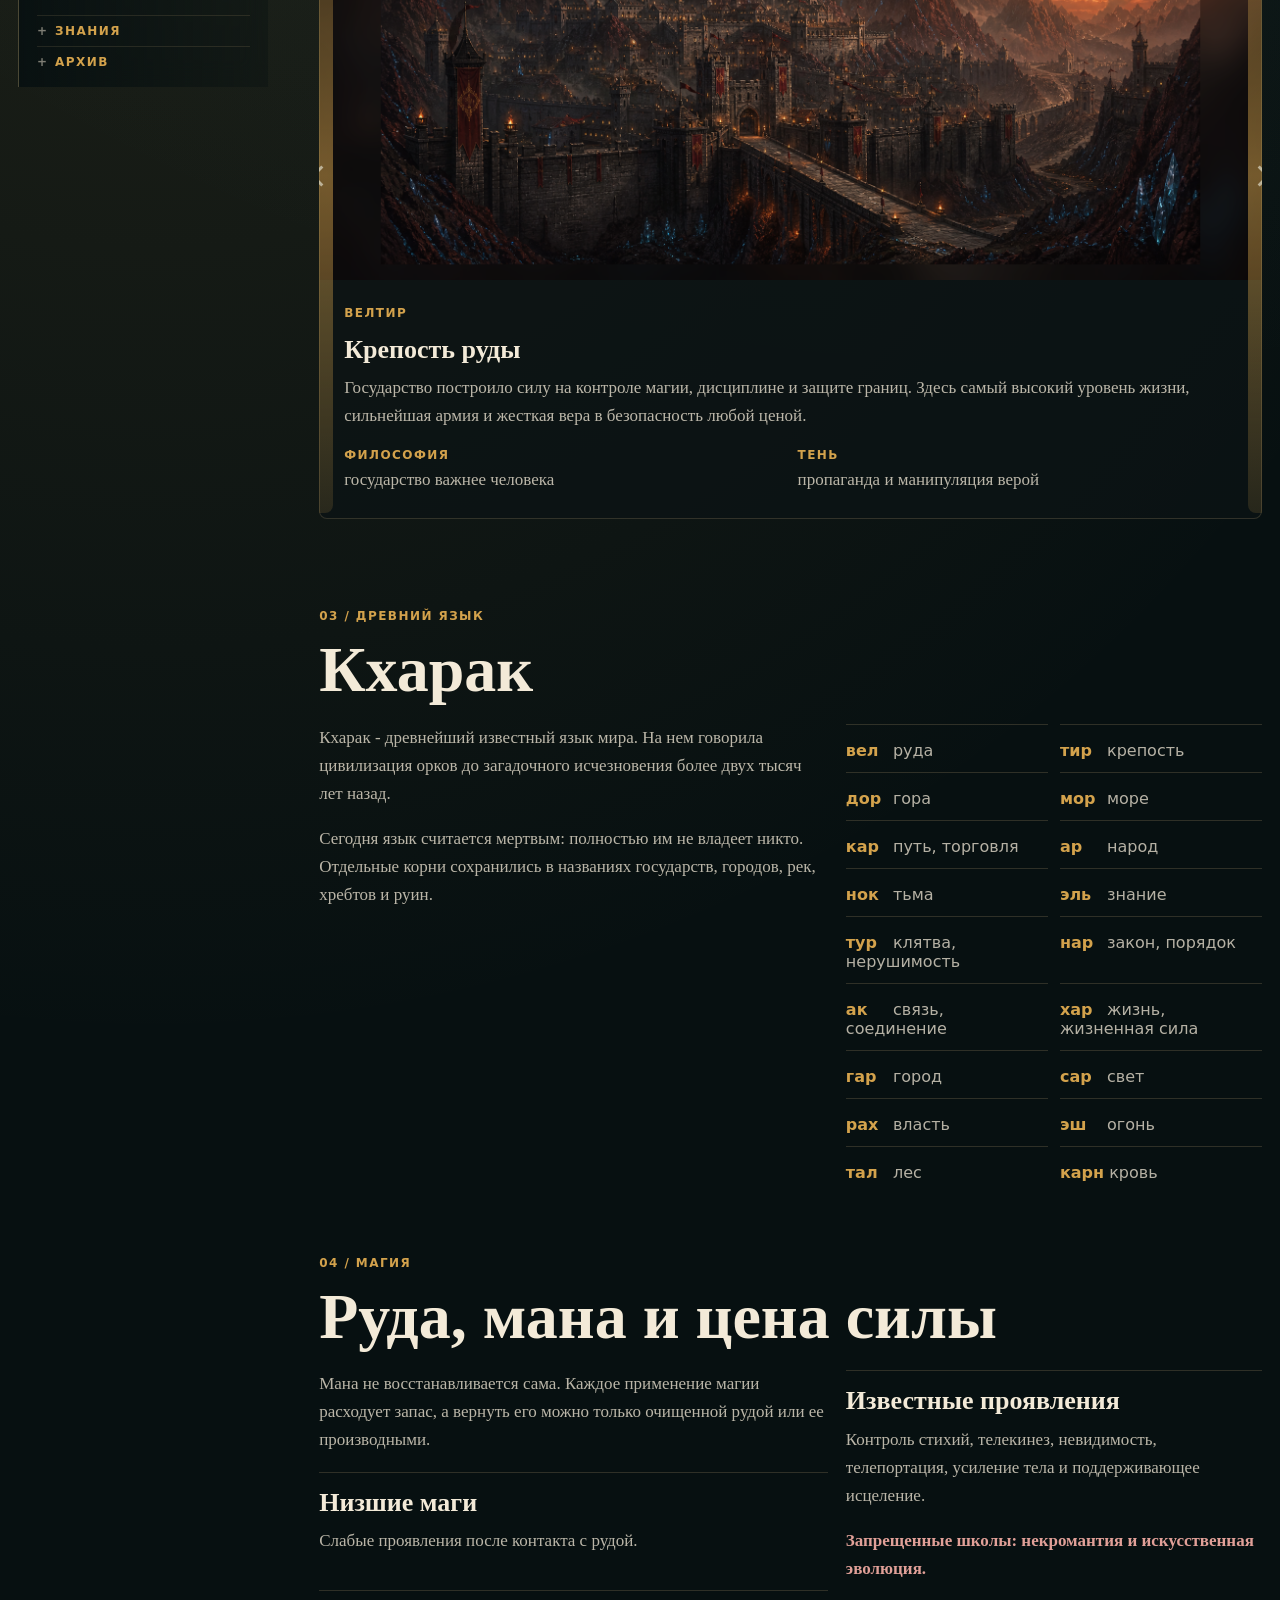
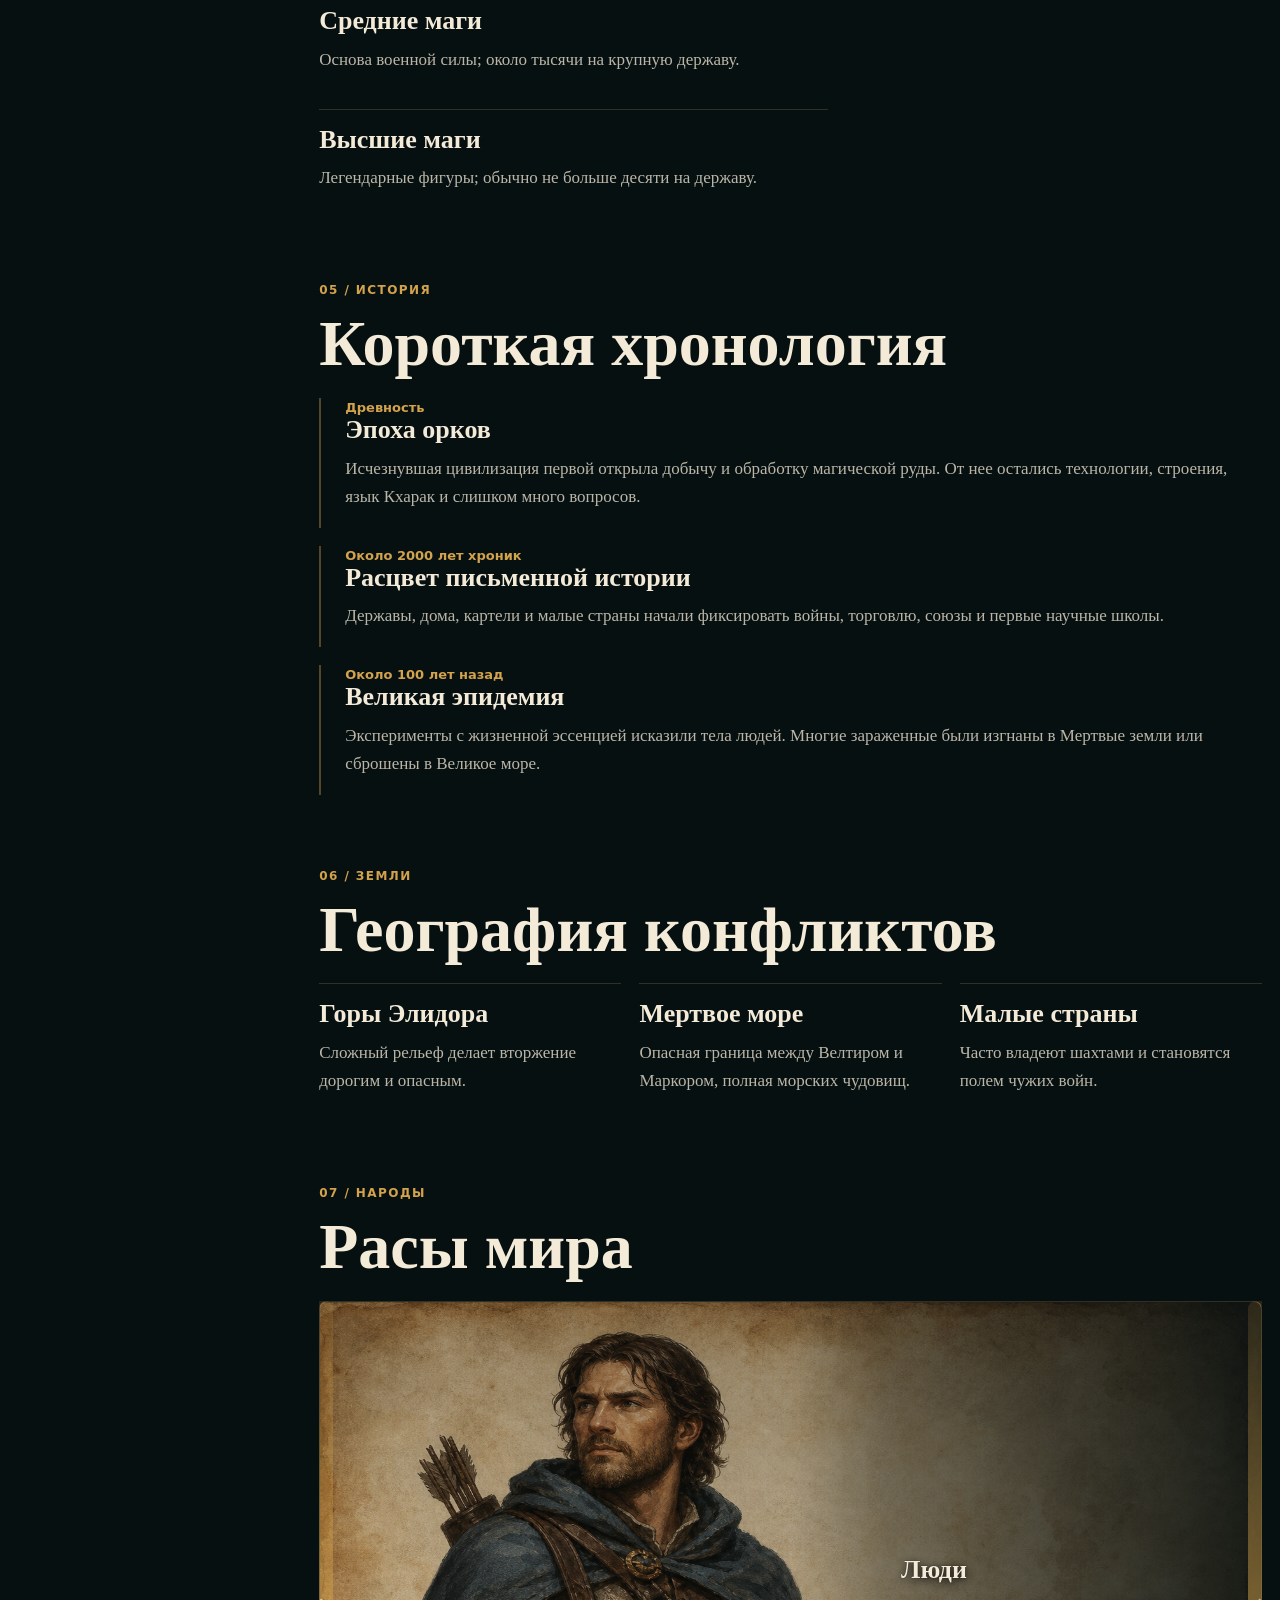
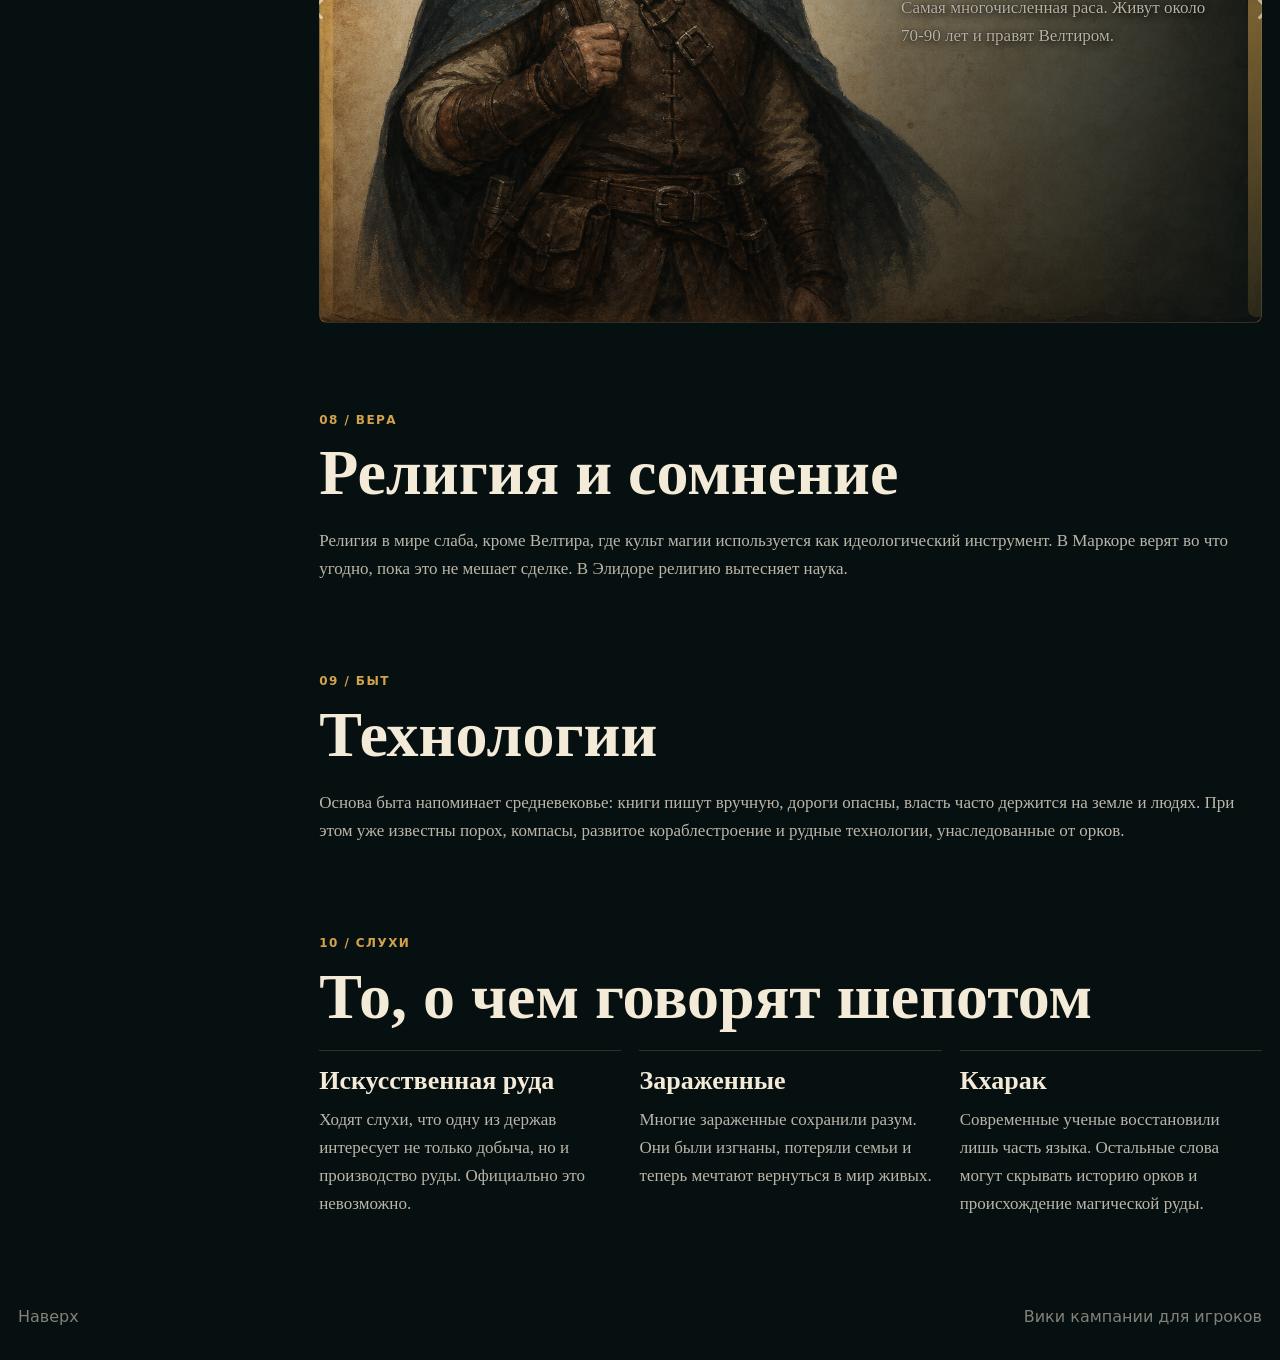
==== commit fd7444ca: "2 версия" ====
--- a/index.html
+++ b/index.html
@@ -1,10 +1,10 @@
-<!doctype html>
+﻿<!doctype html>
 <html lang="ru">
   <head>
     <meta charset="utf-8" />
     <meta name="viewport" content="width=device-width, initial-scale=1" />
     <title>Основание мира | Вики кампании</title>
-    <link rel="stylesheet" href="styles.css?v=7" />
+    <link rel="stylesheet" href="styles.css?v=8" />
   </head>
   <body>
     <header class="map-hero" id="top">
@@ -14,10 +14,7 @@
           <span>Основание мира</span>
         </a>
         <div class="topbar-actions">
-          <a href="#powers">Державы</a>
-          <a href="#kharak">Кхарак</a>
-          <a href="#magic">Магия</a>
-          <a href="#timeline">История</a>
+          <a href="state-veltir.html">Державы</a><a href="kharak.html">Кхарак</a><a href="magic.html">Магия</a><a href="history.html">История</a>
         </div>
       </nav>
 
@@ -27,23 +24,45 @@
     </header>
 
     <main class="page-layout">
-      <aside class="sidebar" aria-label="Разделы вики">
-        <label class="search-label" for="wikiSearch">Поиск</label>
-        <input id="wikiSearch" class="search" type="search" placeholder="руда, Велтир, Кхарак..." />
-        <nav class="side-nav">
-          <a href="#atlas">Карта</a>
-          <a href="#world">Мир</a>
-          <a href="#powers">Державы</a>
-          <a href="#kharak">Кхарак</a>
-          <a href="#magic">Магия</a>
-          <a href="#timeline">История</a>
-          <a href="#geography">География</a>
-          <a href="#races">Расы</a>
-          <a href="#religion">Религия</a>
-          <a href="#tech">Технологии</a>
-          <a href="#rumors">Слухи</a>
-        </nav>
-      </aside>
+      <aside class="sidebar" aria-label="Дерево Codex">
+  <label class="search-label" for="wikiSearch">Поиск по текущей странице</label>
+  <input id="wikiSearch" class="search" type="search" placeholder="руда, Велтир, Картур..." />
+  <nav class="side-nav codex-tree">
+    <a class="codex-home" href="index.html#top">Главная</a>
+    <details open>
+      <summary>Мир</summary>
+      <a href="index.html#world">Картина мира</a>
+      <a href="history.html">История</a>
+      <a href="map.html">Карта мира</a>
+      <a href="index.html#geography">География</a>
+    </details>
+    <details open>
+      <summary>Государства</summary>
+      <a href="state-veltir.html">Велтир</a>
+      <a href="state-markor.html">Маркор</a>
+      <a href="state-elidor.html">Элидор</a>
+    </details>
+    <details open>
+      <summary>Расы</summary>
+      <a href="race-human.html">Люди</a>
+      <a href="race-elf.html">Эльфы</a>
+      <a href="race-dwarf.html">Дворфы</a>
+      <a href="race-orc.html">Орки</a>
+    </details>
+    <details>
+      <summary>Знания</summary>
+      <a href="magic.html">Магия</a>
+      <a href="kharak.html">Язык Кхарак</a>
+      <a href="kartur.html">Картур</a>
+    </details>
+    <details>
+      <summary>Архив</summary>
+      <a href="index.html#religion">Религия</a>
+      <a href="index.html#tech">Технологии</a>
+      <a href="index.html#rumors">Тайны мира</a>
+    </details>
+  </nav>
+</aside>
 
       <section class="content">
         <section class="section-block searchable" id="world" data-search="мир возраст философия добро зло государства мораль выбор Велтир Маркор Элидор">
@@ -205,6 +224,7 @@
     </main>
 
     <footer class="footer"><a href="#top">Наверх</a><span>Вики кампании для игроков</span></footer>
-    <script src="script.js?v=5"></script>
+    <script src="script.js?v=8"></script>
   </body>
 </html>
+
--- a/styles.css
+++ b/styles.css
@@ -1,4 +1,4 @@
-:root {
+﻿:root {
   --bg: #071011;
   --panel: rgba(12, 20, 21, 0.78);
   --panel-strong: rgba(18, 28, 29, 0.94);
@@ -141,6 +141,52 @@
   display: grid;
   gap: 4px;
   font-family: system-ui, sans-serif;
+}
+
+.codex-tree {
+  gap: 8px;
+}
+
+.codex-tree details {
+  border-top: 1px solid rgba(226, 196, 139, 0.12);
+  padding-top: 8px;
+}
+
+.codex-tree summary {
+  cursor: pointer;
+  color: var(--gold);
+  font-size: 12px;
+  font-weight: 850;
+  letter-spacing: 0.12em;
+  list-style: none;
+  text-transform: uppercase;
+}
+
+.codex-tree summary::-webkit-details-marker { display: none; }
+
+.codex-tree summary::before {
+  content: "+";
+  display: inline-block;
+  width: 18px;
+  color: rgba(243, 234, 216, 0.5);
+}
+
+.codex-tree details[open] summary::before { content: "-"; }
+
+.codex-tree a {
+  display: block;
+  margin-left: 18px;
+}
+
+.codex-tree .codex-home {
+  margin-left: 0;
+  color: var(--ink);
+  font-weight: 750;
+}
+
+.codex-link {
+  color: #f1c46d;
+  border-bottom: 1px solid rgba(211, 162, 76, 0.38);
 }
 
 .side-nav a {
@@ -477,3 +523,144 @@
     grid-template-columns: 1fr;
   }
 }
+
+.article-page {
+  background:
+    linear-gradient(180deg, rgba(5, 11, 12, 0.95), rgba(7, 16, 17, 1) 420px),
+    var(--bg);
+}
+
+.article-top {
+  min-height: 86px;
+  position: relative;
+}
+
+.article-topbar {
+  position: fixed;
+  background: linear-gradient(90deg, rgba(7, 16, 17, 0.86), rgba(7, 16, 17, 0.28));
+  backdrop-filter: blur(14px);
+  border-bottom: 1px solid rgba(226, 196, 139, 0.12);
+  padding-bottom: 12px;
+}
+
+.article-layout {
+  padding-top: 28px;
+}
+
+.breadcrumbs,
+.article-toc {
+  display: flex;
+  flex-wrap: wrap;
+  gap: 10px;
+  align-items: center;
+  color: rgba(243, 234, 216, 0.56);
+  font-family: system-ui, sans-serif;
+  font-size: 13px;
+}
+
+.breadcrumbs a,
+.article-toc a:hover {
+  color: var(--ink);
+}
+
+.article-hero {
+  display: grid;
+  grid-template-columns: minmax(0, 1fr) 330px;
+  gap: 22px;
+  align-items: start;
+}
+
+.article-heading {
+  grid-column: 1 / -1;
+}
+
+.article-heading h1 {
+  margin: 0 0 14px;
+  font-size: clamp(54px, 7vw, 112px);
+  line-height: 0.9;
+  letter-spacing: 0;
+}
+
+.article-subtitle {
+  max-width: 760px;
+  font-size: 22px;
+  color: rgba(243, 234, 216, 0.78);
+}
+
+.article-hero img {
+  width: 100%;
+  min-height: 430px;
+  max-height: 680px;
+  object-fit: cover;
+  border: 1px solid rgba(226, 196, 139, 0.2);
+  border-radius: 8px;
+  box-shadow: 0 28px 70px rgba(0, 0, 0, 0.38);
+}
+
+.article-facts {
+  position: sticky;
+  top: 104px;
+  border-top: 1px solid rgba(226, 196, 139, 0.34);
+  padding: 18px 0 0;
+  background: linear-gradient(180deg, rgba(12, 20, 21, 0.64), rgba(12, 20, 21, 0.16));
+}
+
+.article-facts dl {
+  grid-template-columns: 1fr;
+}
+
+.article-toc {
+  position: sticky;
+  top: 78px;
+  z-index: 8;
+  padding: 12px 0;
+  border-top: 1px solid rgba(226, 196, 139, 0.12);
+  border-bottom: 1px solid rgba(226, 196, 139, 0.12);
+  background: rgba(7, 16, 17, 0.88);
+  backdrop-filter: blur(12px);
+}
+
+.codex-article h2 {
+  font-size: clamp(34px, 4vw, 58px);
+}
+
+.root-codex {
+  margin-top: 12px;
+}
+
+.back-top {
+  position: fixed;
+  right: 22px;
+  bottom: 22px;
+  width: 42px;
+  height: 42px;
+  display: grid;
+  place-items: center;
+  border: 1px solid rgba(226, 196, 139, 0.28);
+  border-radius: 50%;
+  background: rgba(7, 16, 17, 0.84);
+  color: var(--ink);
+  font-family: system-ui, sans-serif;
+  opacity: 0;
+  pointer-events: none;
+  transform: translateY(10px);
+  transition: opacity .2s ease, transform .2s ease;
+}
+
+.back-top.is-visible {
+  opacity: 1;
+  pointer-events: auto;
+  transform: translateY(0);
+}
+
+@media (max-width: 980px) {
+  .article-hero {
+    grid-template-columns: 1fr;
+  }
+
+  .article-facts,
+  .article-toc {
+    position: relative;
+    top: auto;
+  }
+}
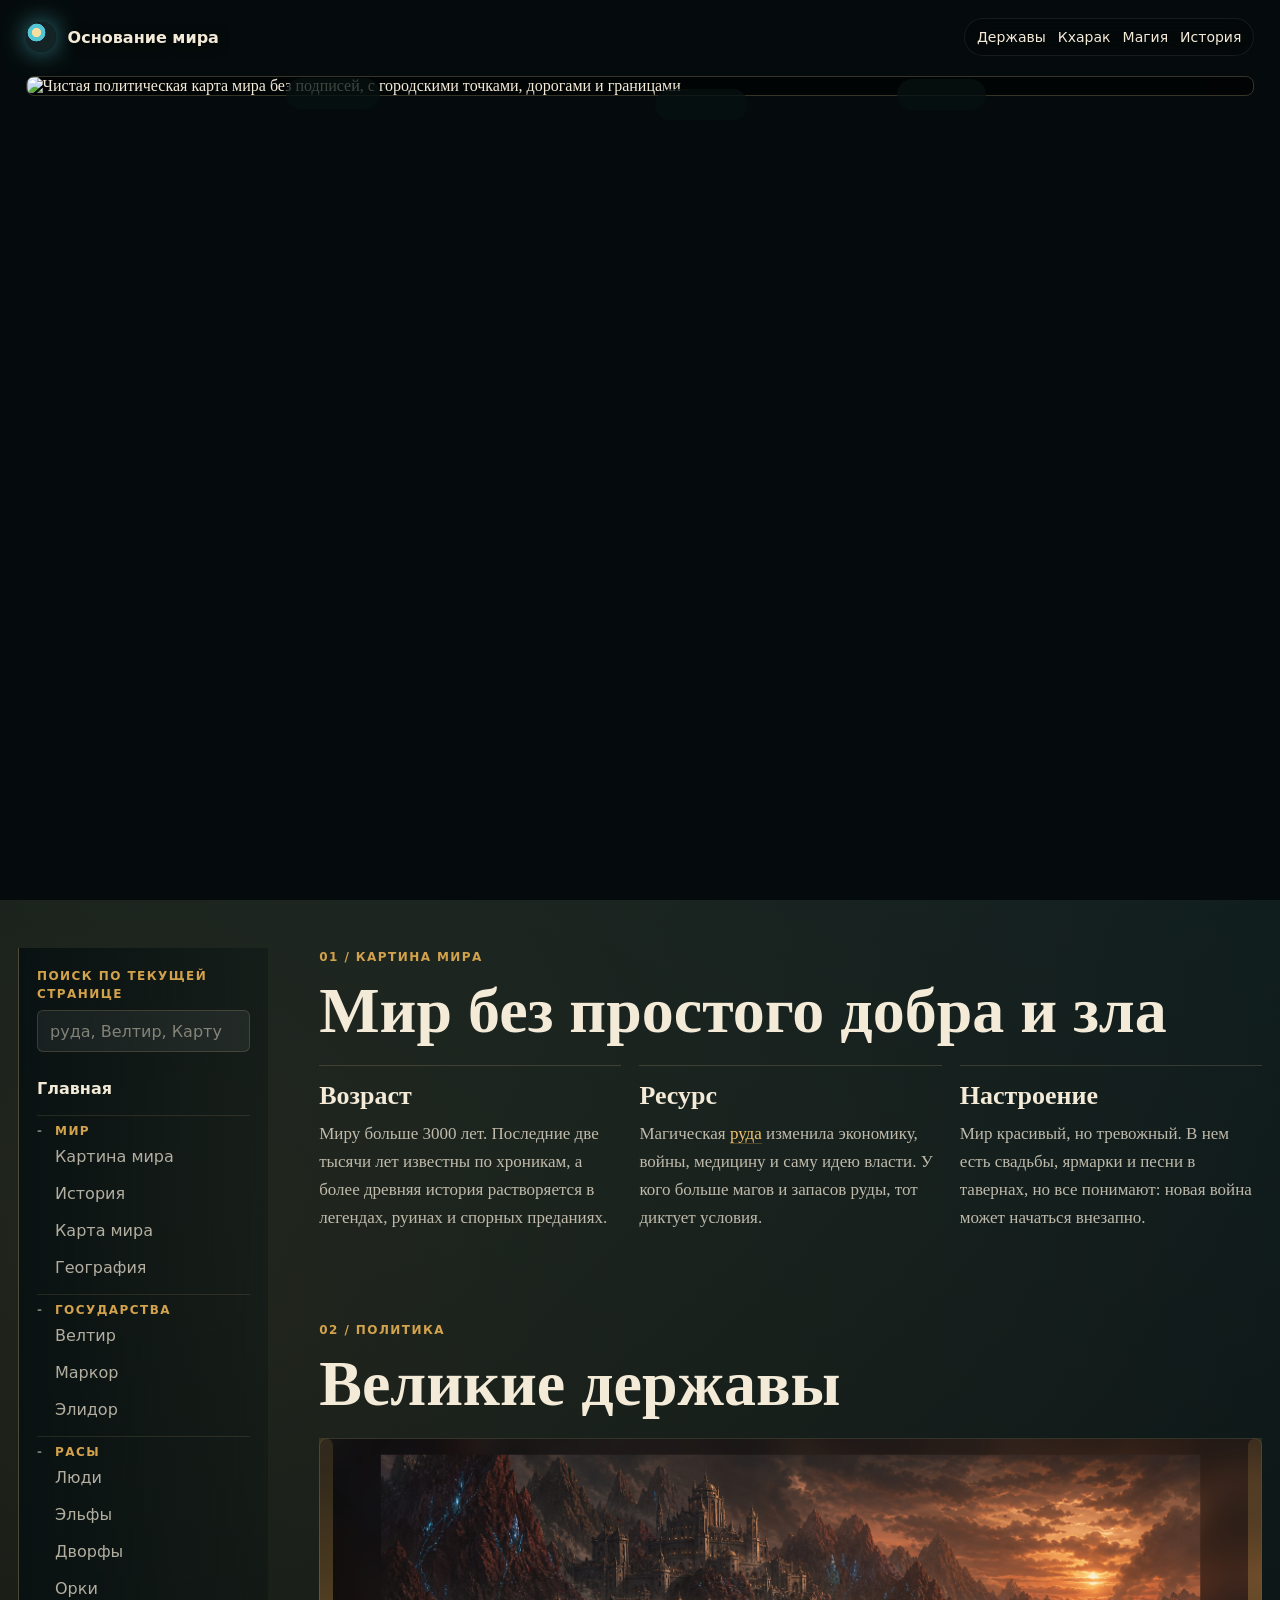
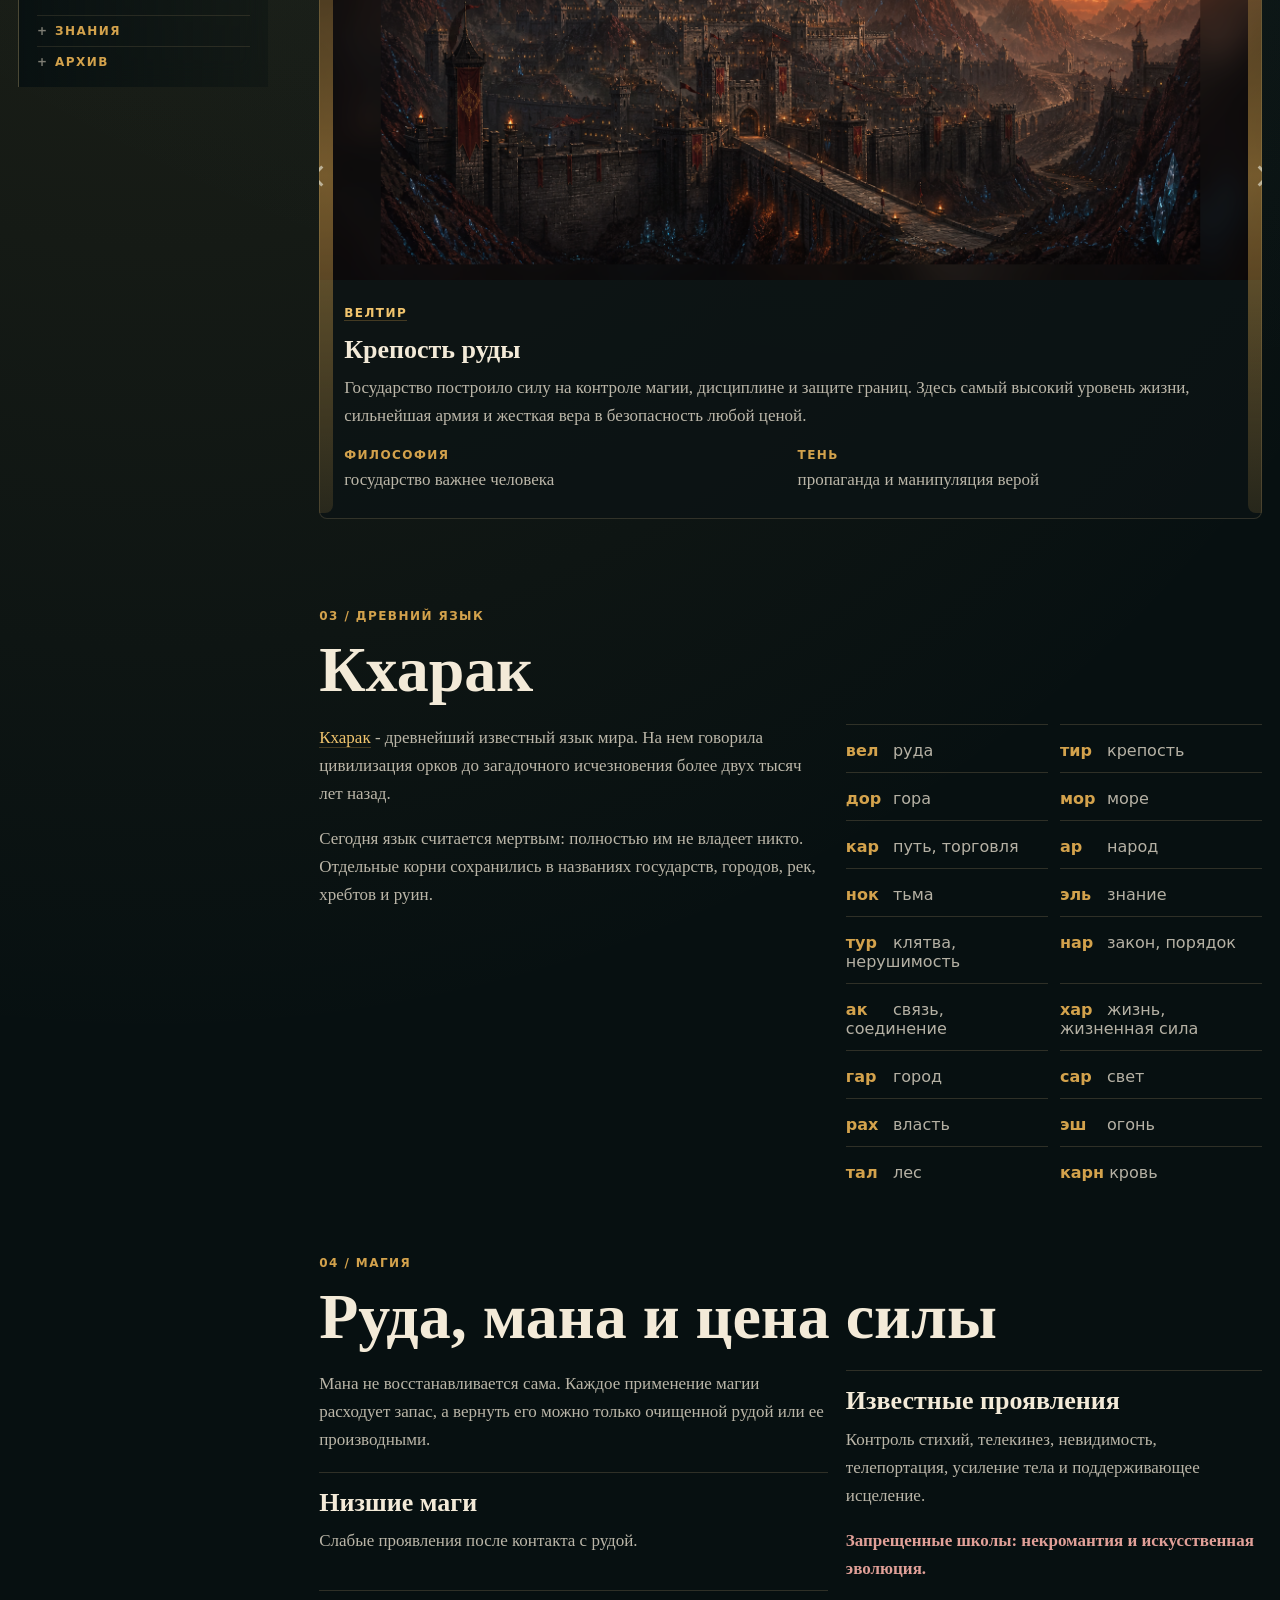
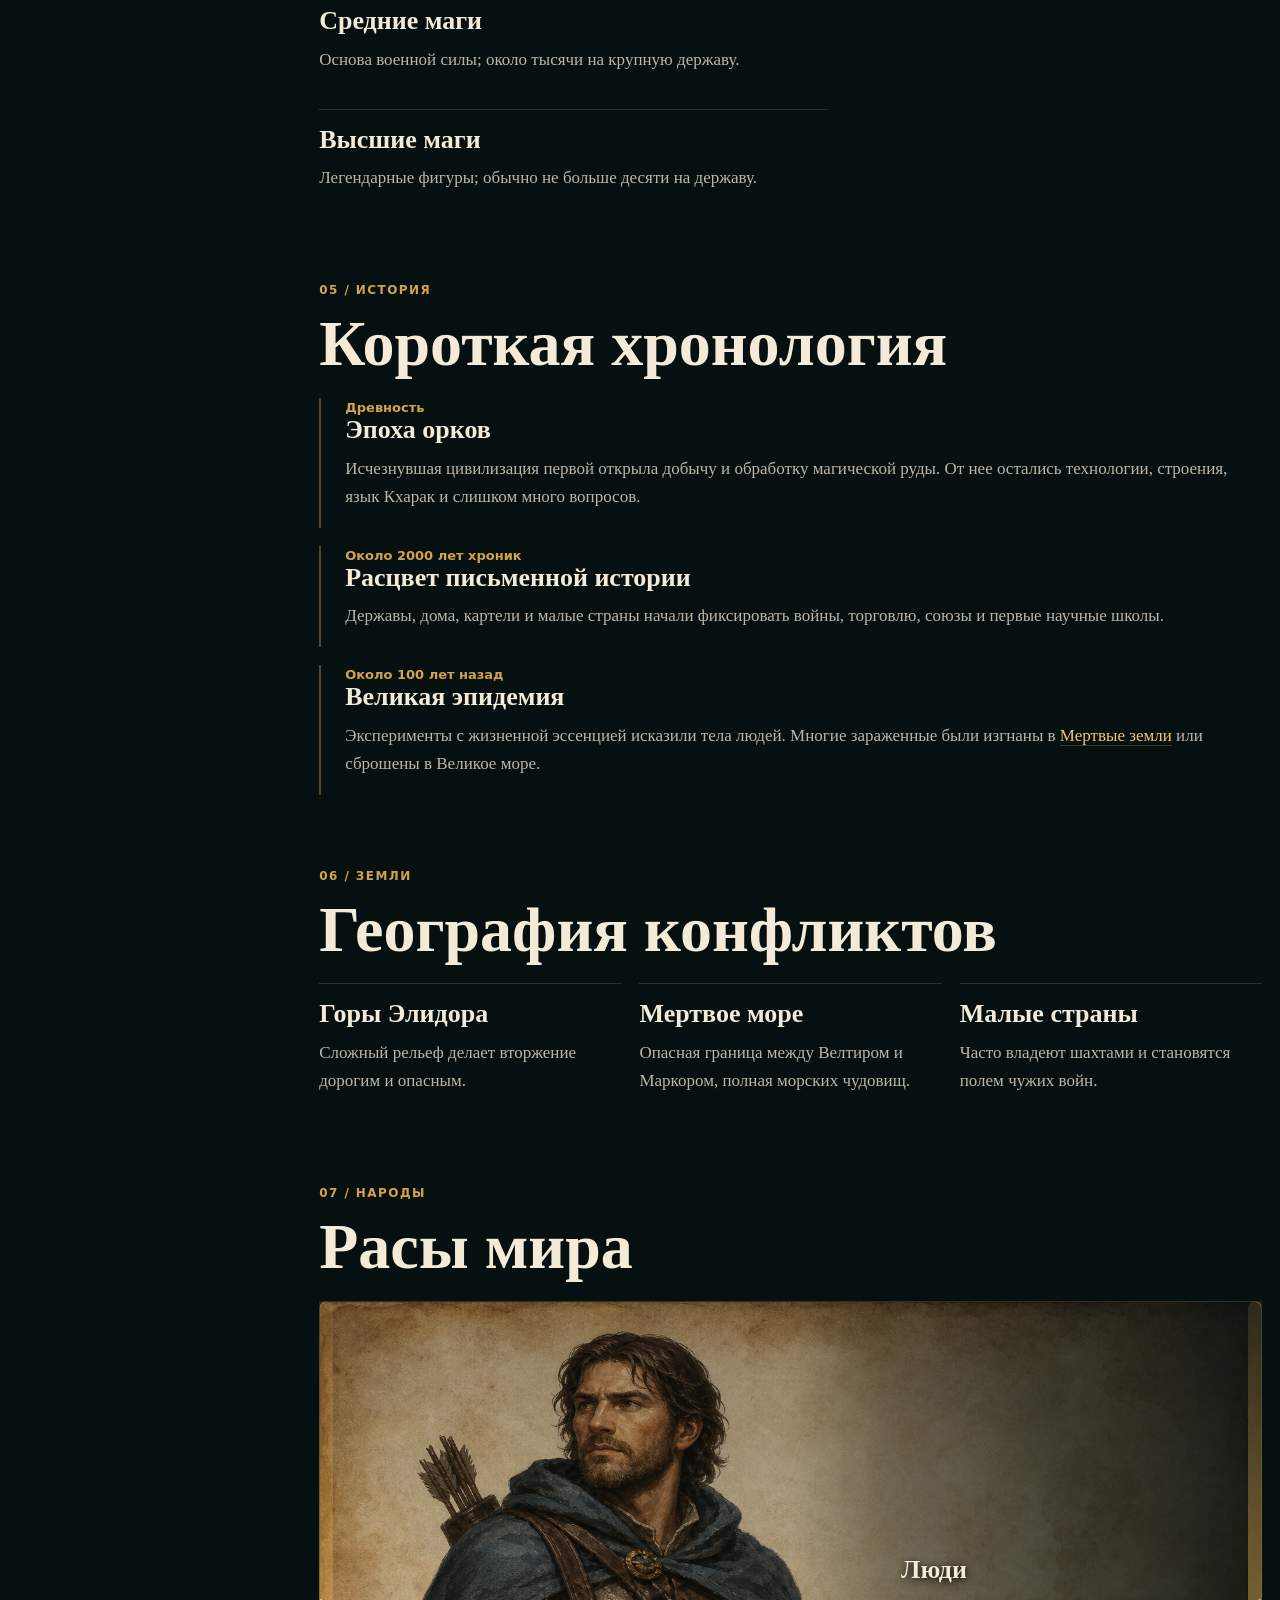
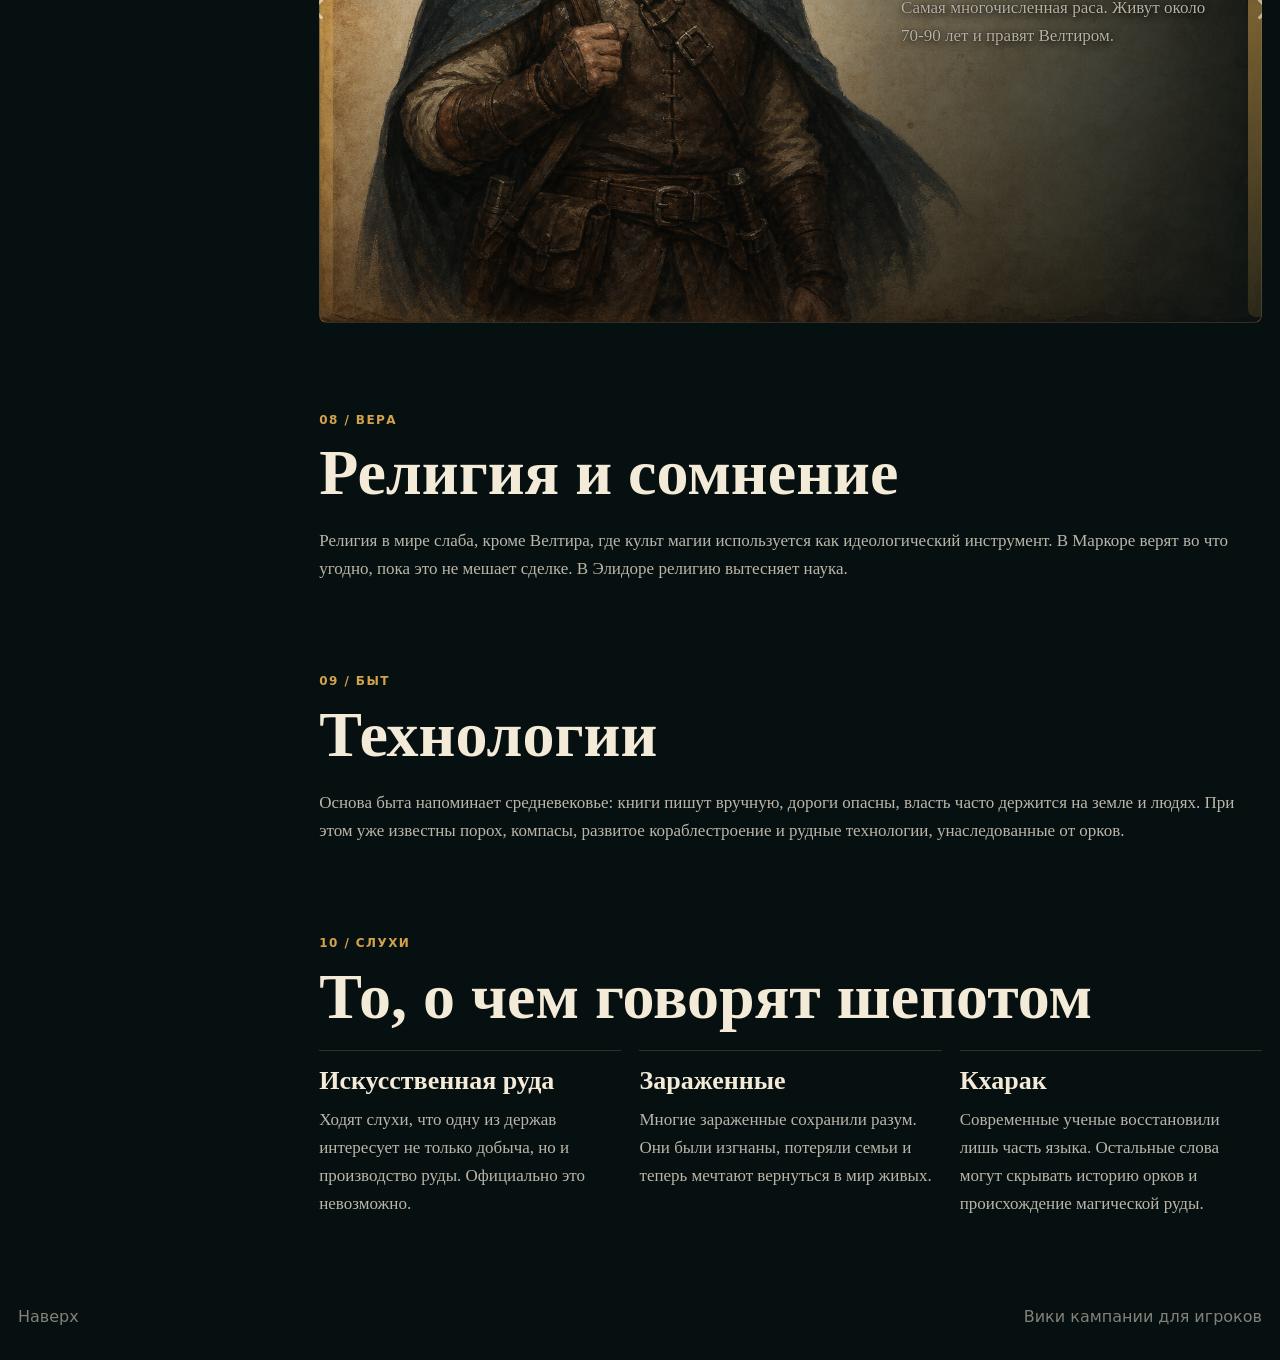
==== commit 32e74295: "3" ====
--- a/index.html
+++ b/index.html
@@ -4,7 +4,7 @@
     <meta charset="utf-8" />
     <meta name="viewport" content="width=device-width, initial-scale=1" />
     <title>Основание мира | Вики кампании</title>
-    <link rel="stylesheet" href="styles.css?v=8" />
+    <link rel="stylesheet" href="styles.css?v=9" />
   </head>
   <body>
     <header class="map-hero" id="top">
@@ -18,9 +18,7 @@
         </div>
       </nav>
 
-      <section class="atlas-top searchable" id="atlas" data-search="карта атлас зум Велтир Маркор Элидор мертвое море мертвые земли">
-        <img class="plain-map" src="assets/world-map-clean.png" alt="Чистая политическая карта мира без подписей, с городскими точками, дорогами и границами" />
-      </section>
+      <section class="atlas-top searchable" id="atlas" data-search="карта атлас Велтир Маркор Элидор мертвое море мертвые земли"><div class="map-interactive"><img class="plain-map" src="assets/world-map-clean.png" alt="Чистая политическая карта мира без подписей, с городскими точками, дорогами и границами" /><a class="map-zone zone-markor" href="state-markor.html" aria-label="Маркор"><span>Маркор</span></a><a class="map-zone zone-veltir" href="state-veltir.html" aria-label="Велтир"><span>Велтир</span></a><a class="map-zone zone-elidor" href="state-elidor.html" aria-label="Элидор"><span>Элидор</span></a></div></section>
     </header>
 
     <main class="page-layout">
@@ -224,7 +222,8 @@
     </main>
 
     <footer class="footer"><a href="#top">Наверх</a><span>Вики кампании для игроков</span></footer>
-    <script src="script.js?v=8"></script>
+    <script src="script.js?v=9"></script>
   </body>
 </html>
 
+
--- a/styles.css
+++ b/styles.css
@@ -664,3 +664,142 @@
     top: auto;
   }
 }
+
+.codex-section {
+  border-top: 1px solid rgba(226, 196, 139, 0.14);
+  padding-top: 24px;
+}
+
+.codex-infobox {
+  padding: 18px;
+  border: 1px solid rgba(226, 196, 139, 0.18);
+  border-radius: 8px;
+}
+
+.read-more {
+  display: inline-flex;
+  width: fit-content;
+  margin-top: 14px;
+  padding: 9px 12px;
+  border: 1px solid rgba(226, 196, 139, 0.28);
+  border-radius: 6px;
+  color: var(--ink);
+  font-family: system-ui, sans-serif;
+  font-size: 13px;
+  font-weight: 800;
+  background: rgba(211, 162, 76, 0.08);
+}
+
+.read-more:hover {
+  background: rgba(211, 162, 76, 0.16);
+}
+
+.dictionary-grid {
+  display: grid;
+  grid-template-columns: repeat(2, minmax(0, 1fr));
+  gap: 18px;
+}
+
+.root-card {
+  padding: 18px;
+  border: 1px solid rgba(226, 196, 139, 0.16);
+  border-radius: 8px;
+  background: linear-gradient(180deg, rgba(12, 20, 21, 0.7), rgba(12, 20, 21, 0.28));
+}
+
+.root-card h3 {
+  font-size: 24px;
+}
+
+.era-timeline {
+  display: grid;
+  grid-template-columns: repeat(5, minmax(0, 1fr));
+  gap: 10px;
+  margin-bottom: 18px;
+}
+
+.era-step {
+  min-height: 74px;
+  border: 1px solid rgba(226, 196, 139, 0.16);
+  border-radius: 8px;
+  color: rgba(243, 234, 216, 0.72);
+  background: rgba(255, 255, 255, 0.04);
+  cursor: pointer;
+  font-family: system-ui, sans-serif;
+  font-size: 13px;
+  font-weight: 800;
+}
+
+.era-step:hover,
+.era-step.is-active {
+  color: var(--ink);
+  border-color: rgba(211, 162, 76, 0.44);
+  background: rgba(211, 162, 76, 0.1);
+}
+
+.era-panel {
+  display: none;
+  padding: 22px;
+  border: 1px solid rgba(226, 196, 139, 0.16);
+  border-radius: 8px;
+  background: rgba(12, 20, 21, 0.58);
+}
+
+.era-panel.is-active {
+  display: block;
+}
+
+.map-interactive {
+  position: relative;
+}
+
+.map-zone {
+  position: absolute;
+  display: grid;
+  place-items: center;
+  border: 1px solid transparent;
+  border-radius: 12px;
+  color: transparent;
+  transition: background .18s ease, border-color .18s ease, color .18s ease, box-shadow .18s ease;
+}
+
+.map-zone span {
+  padding: 8px 12px;
+  border-radius: 999px;
+  background: rgba(7, 16, 17, 0.76);
+  color: inherit;
+  font-family: system-ui, sans-serif;
+  font-size: 13px;
+  font-weight: 850;
+  letter-spacing: .08em;
+  text-transform: uppercase;
+}
+
+.map-zone:hover,
+.map-zone:focus-visible {
+  color: var(--ink);
+  border-color: rgba(226, 196, 139, 0.48);
+  background: rgba(211, 162, 76, 0.08);
+  box-shadow: inset 0 0 38px rgba(211, 162, 76, 0.12);
+  outline: none;
+}
+
+.zone-markor { left: 6%; top: 7%; width: 38%; height: 44%; }
+.zone-veltir { left: 55%; top: 8%; width: 39%; height: 42%; }
+.zone-elidor { left: 36%; top: 58%; width: 38%; height: 31%; }
+
+.auto-linked {
+  color: #f1c46d;
+  border-bottom: 1px solid rgba(211, 162, 76, 0.28);
+}
+
+@media (max-width: 760px) {
+  .dictionary-grid,
+  .era-timeline {
+    grid-template-columns: 1fr;
+  }
+
+  .map-zone span {
+    display: none;
+  }
+}
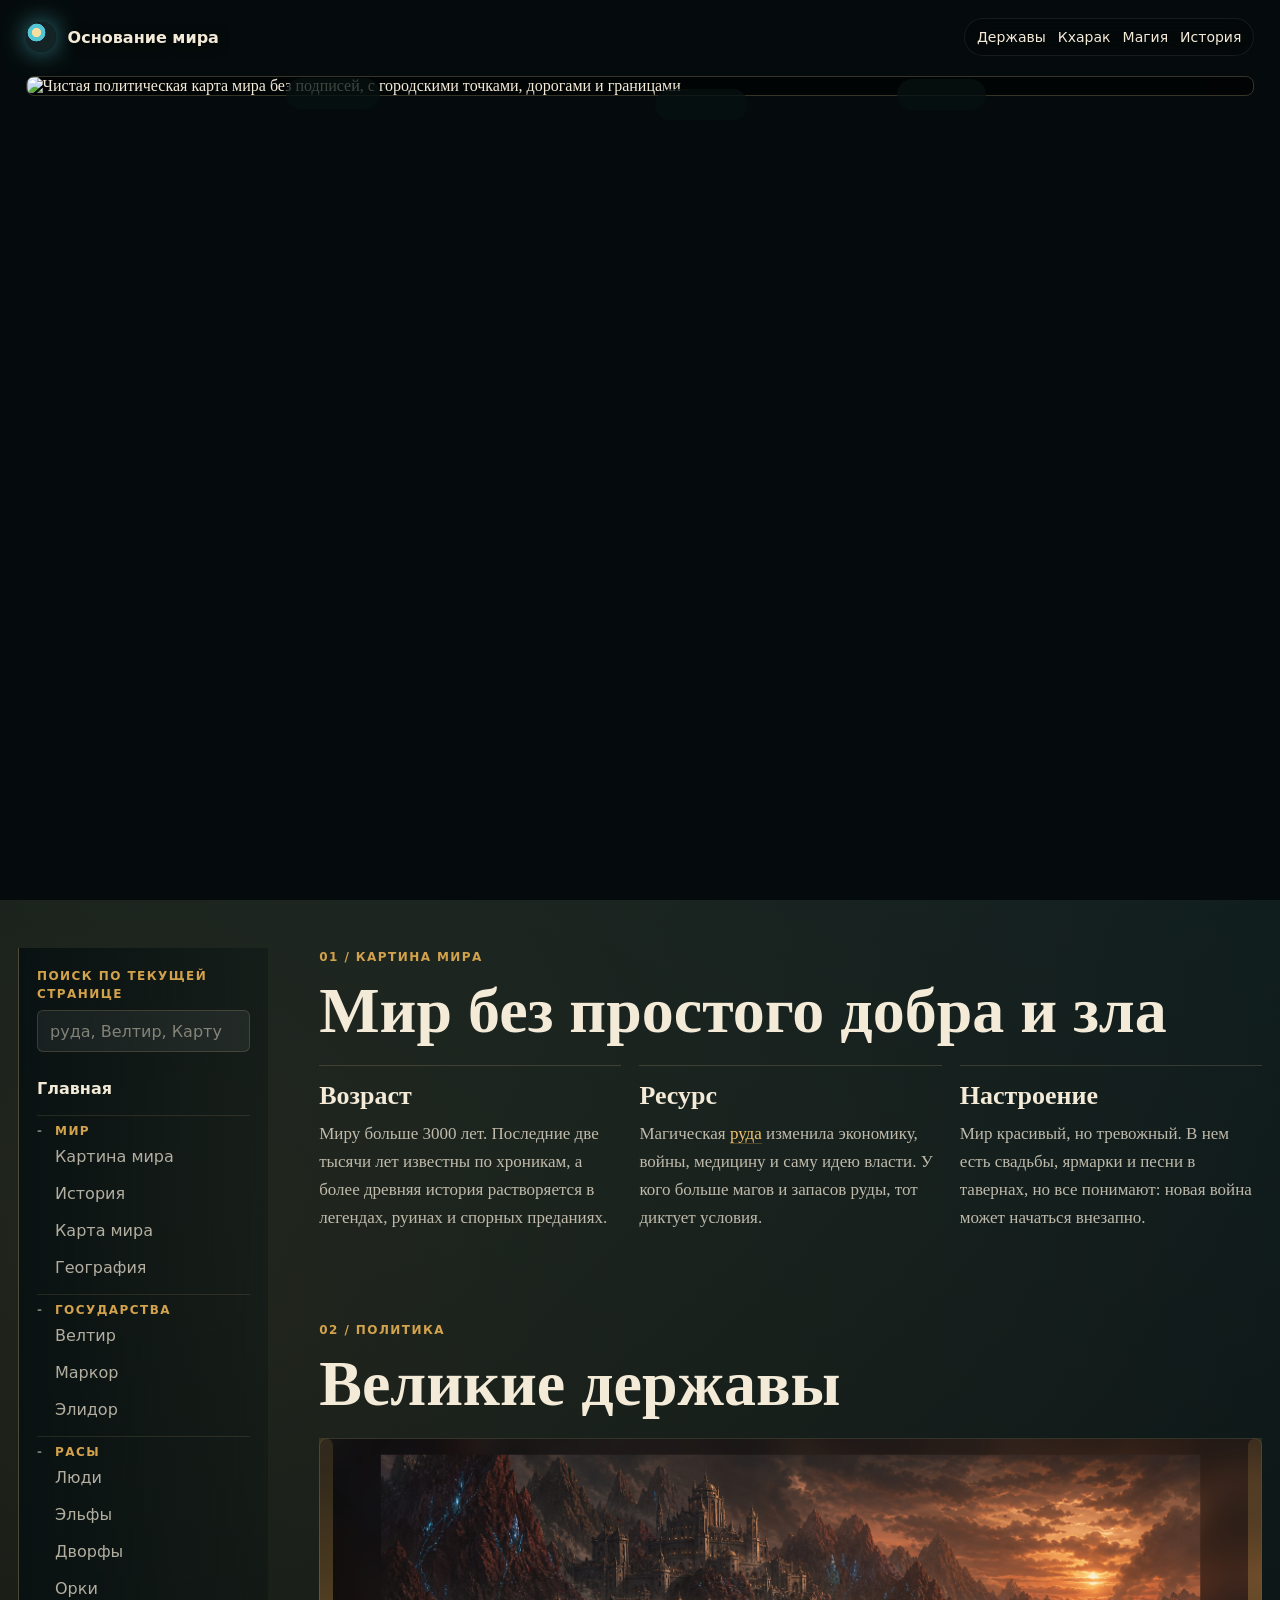
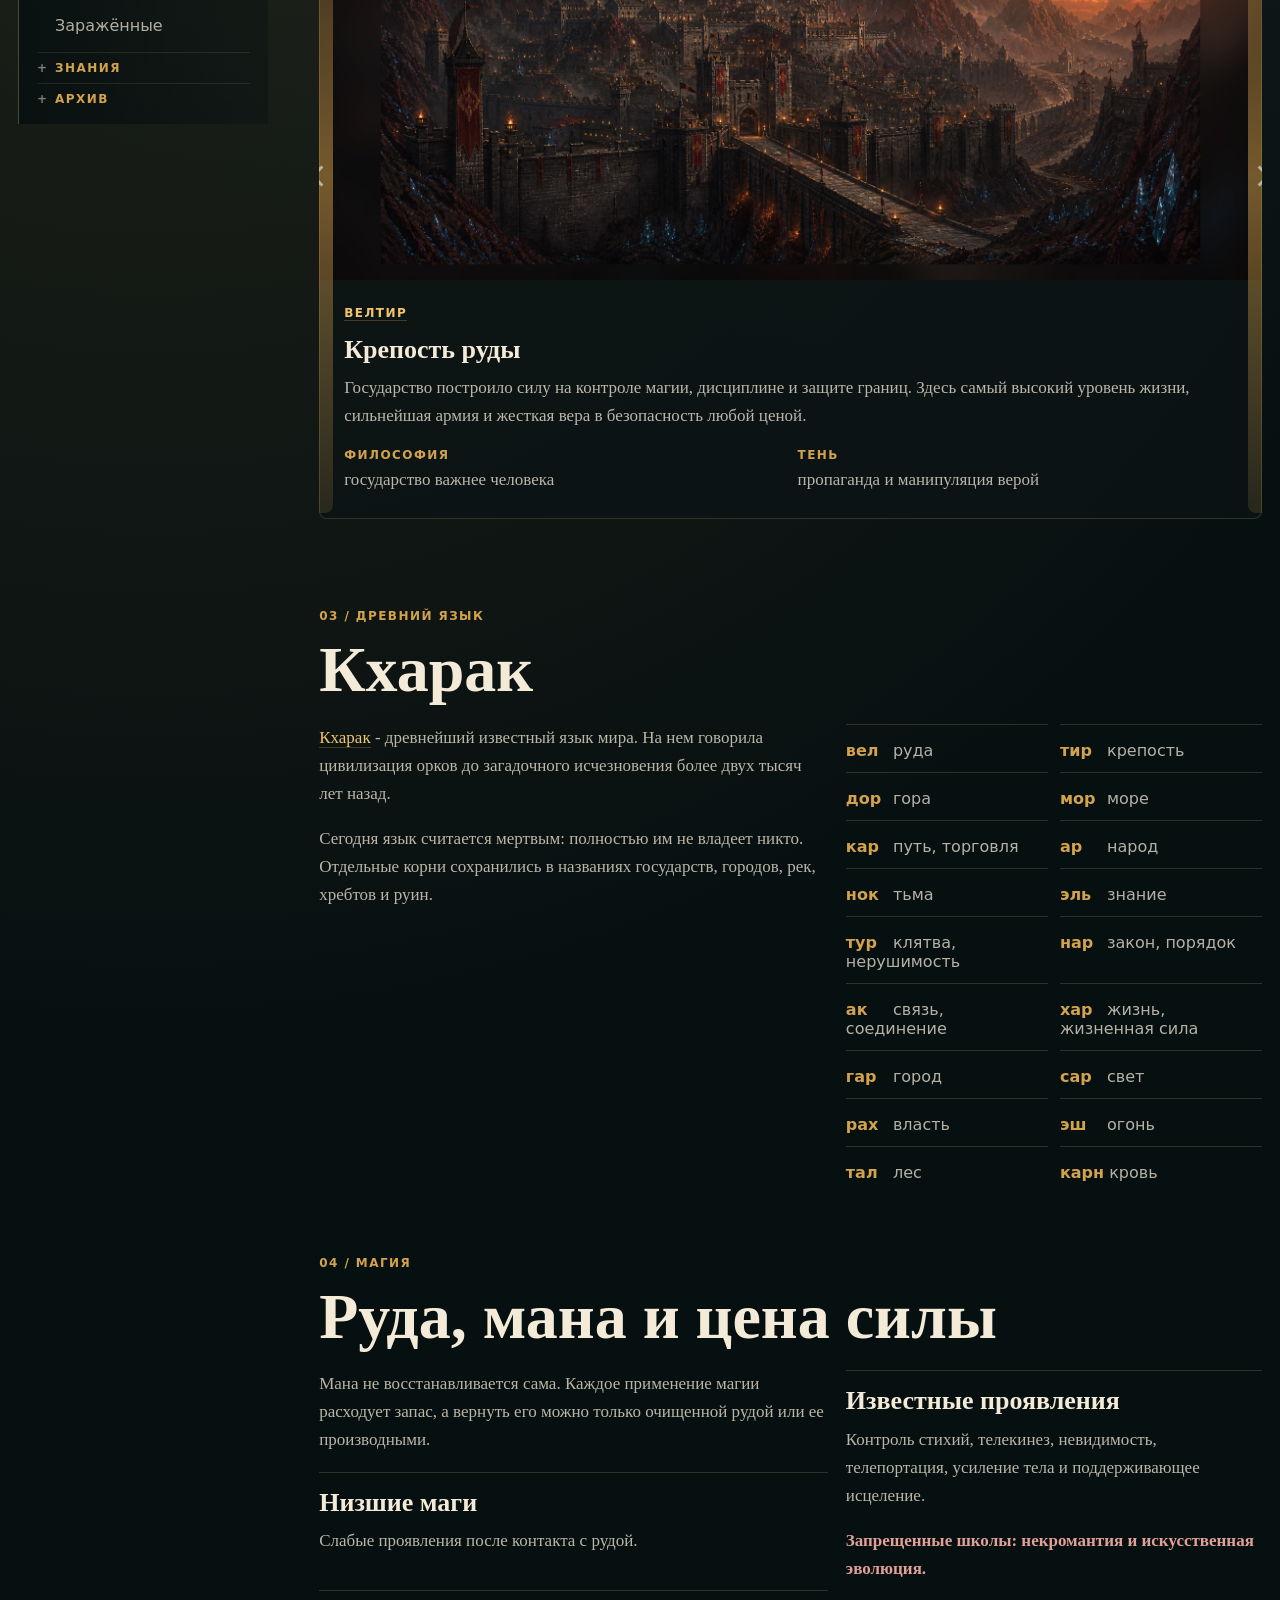
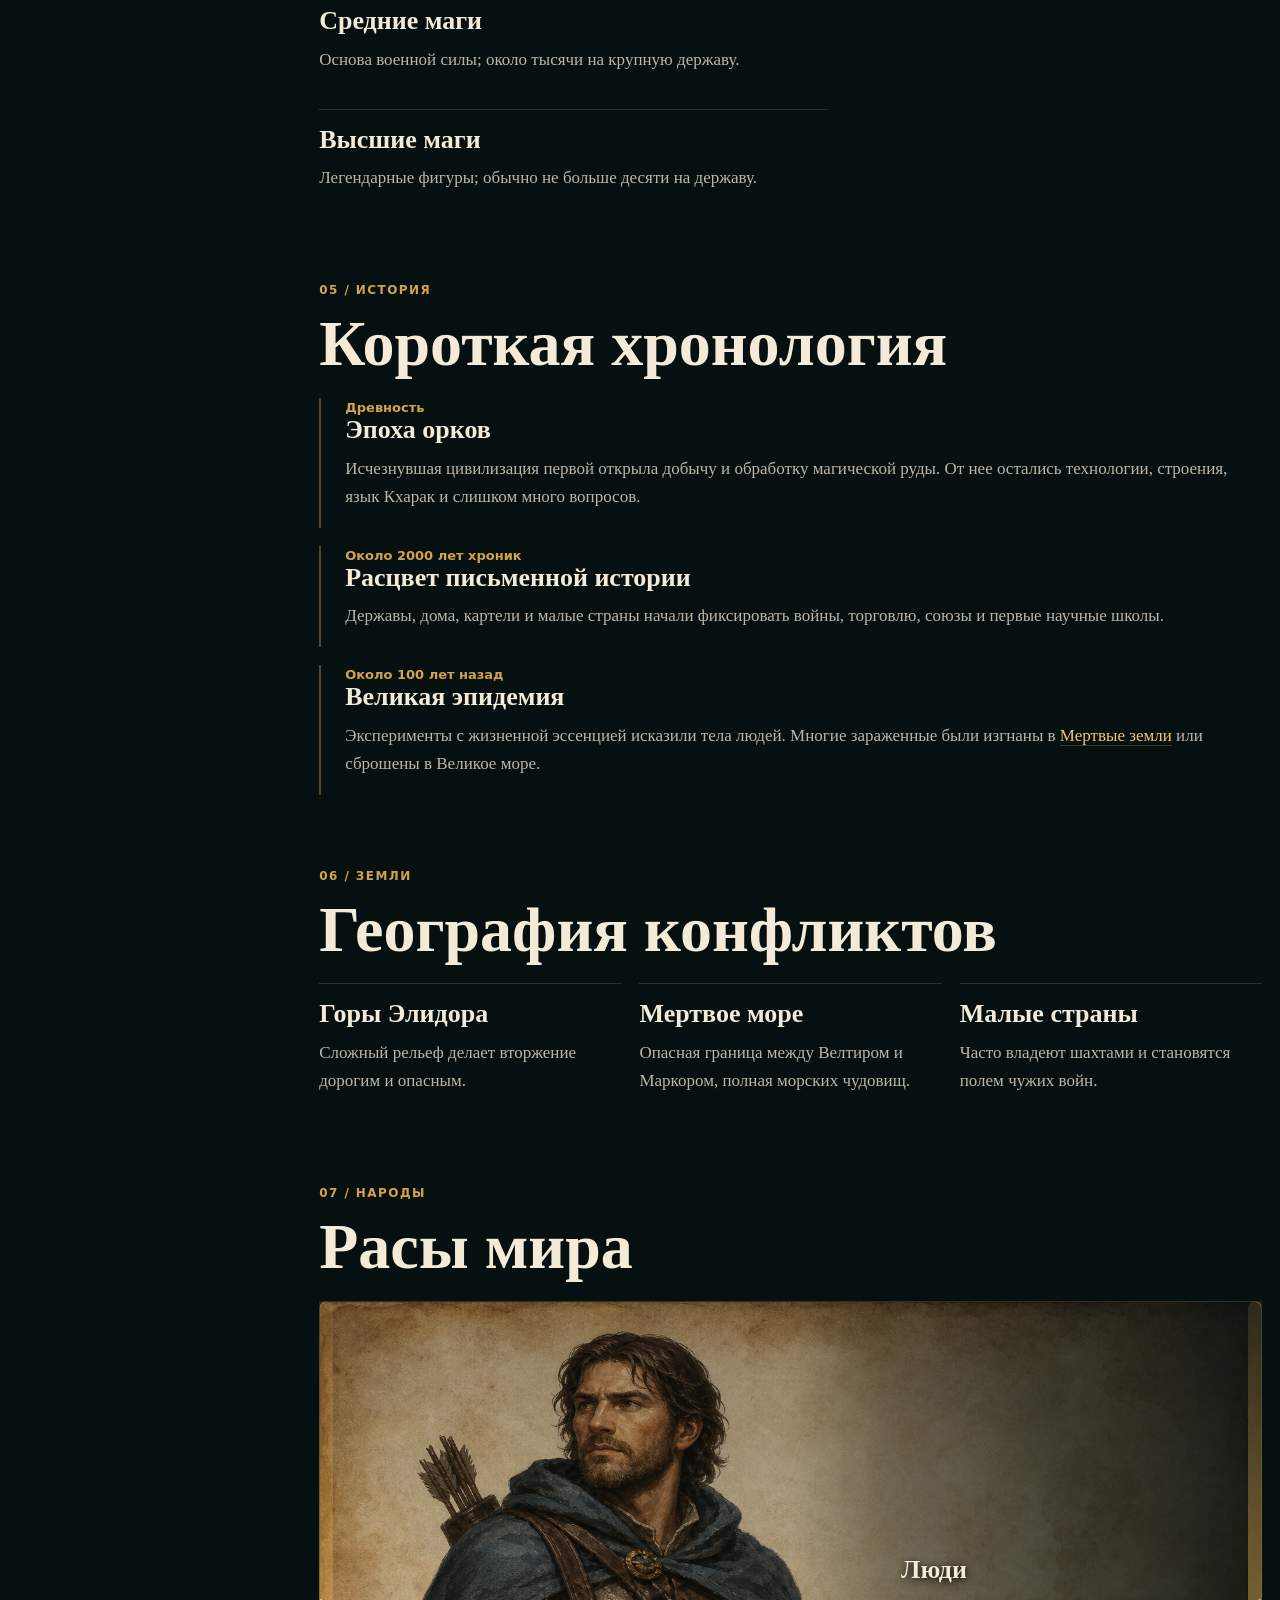
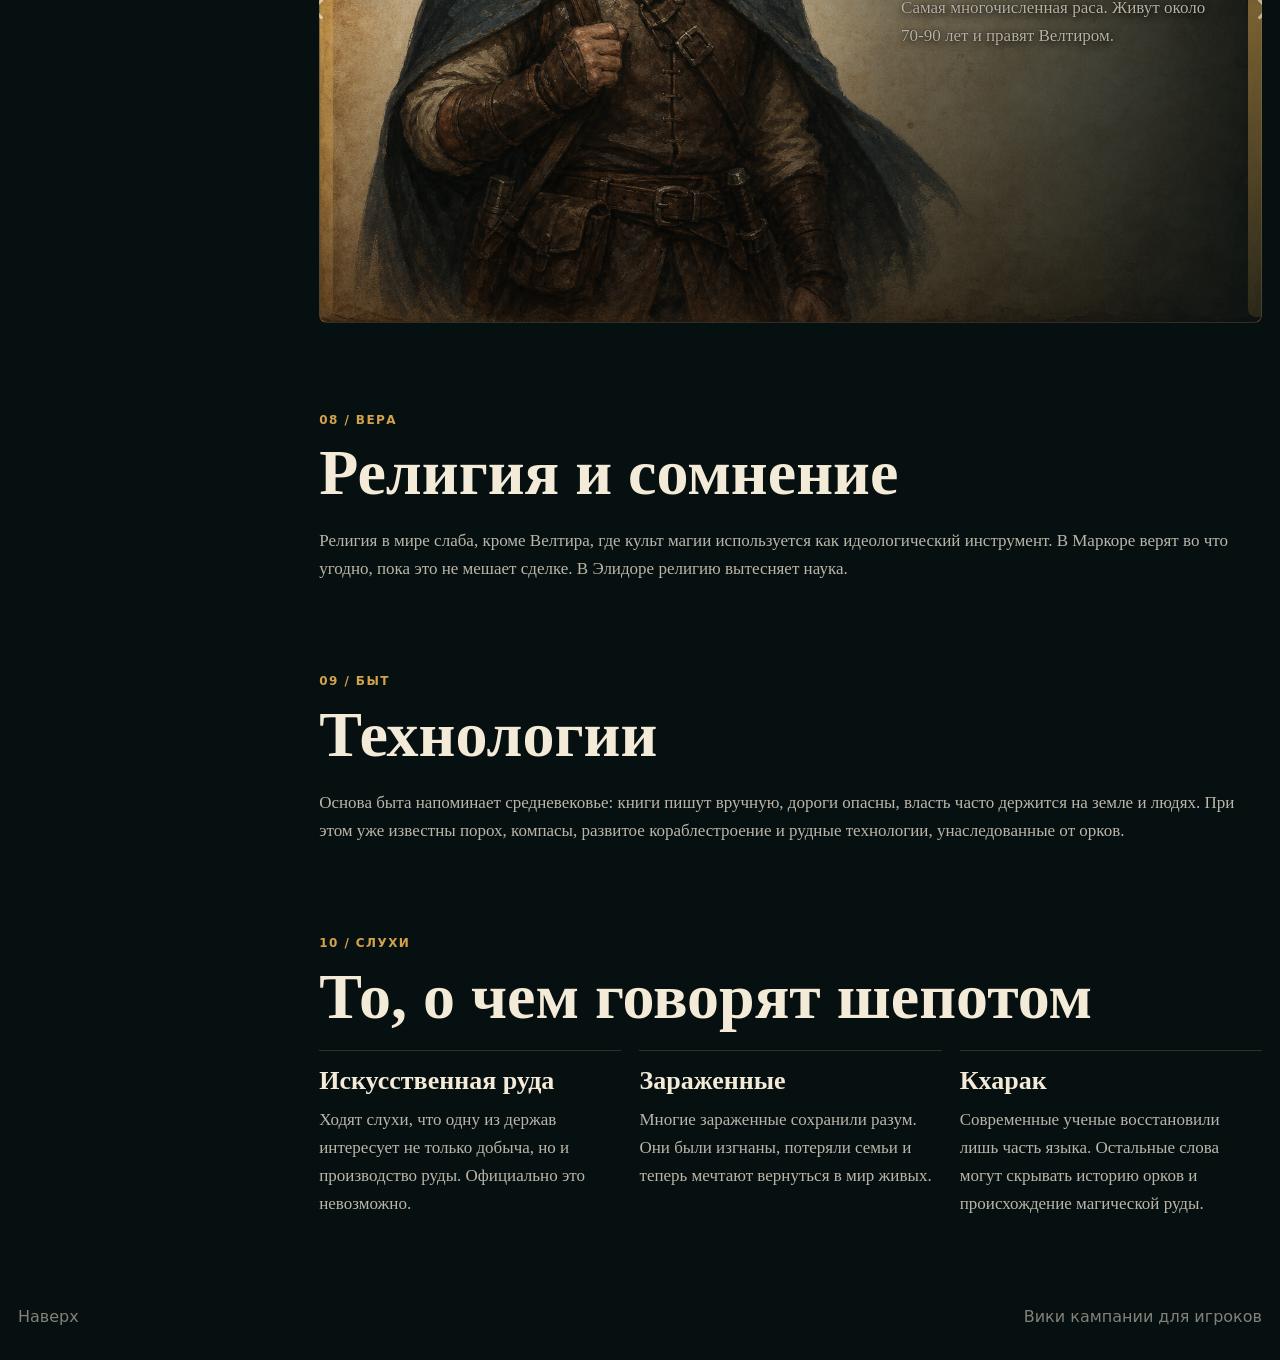
==== commit 335709d5: "новые расы" ====
--- a/index.html
+++ b/index.html
@@ -4,7 +4,7 @@
     <meta charset="utf-8" />
     <meta name="viewport" content="width=device-width, initial-scale=1" />
     <title>Основание мира | Вики кампании</title>
-    <link rel="stylesheet" href="styles.css?v=9" />
+    <link rel="stylesheet" href="styles.css?v=10" />
   </head>
   <body>
     <header class="map-hero" id="top">
@@ -45,7 +45,7 @@
       <a href="race-human.html">Люди</a>
       <a href="race-elf.html">Эльфы</a>
       <a href="race-dwarf.html">Дворфы</a>
-      <a href="race-orc.html">Орки</a>
+      <a href="race-orc.html">Орки</a><a href="race-infected.html">Заражённые</a>
     </details>
     <details>
       <summary>Знания</summary>
@@ -182,7 +182,7 @@
           </div>
         </section>
 
-        <section class="section-block searchable" id="races" data-search="расы люди эльфы дворфы орки возраст оружейники наука">
+        <section class="section-block searchable" id="races" data-search="расы люди эльфы дворфы орки зараженные заражённые возраст оружейники наука">
           <p class="kicker">07 / Народы</p>
           <h2>Расы мира</h2>
           <div class="scroll-frame">
@@ -193,6 +193,7 @@
             <article style="--race-image: url('assets/race-elf.png')"><div><h3>Эльфы</h3><p>Редки, живут около 200 лет, особенно сильны в науке и обработке руды.</p></div></article>
             <article style="--race-image: url('assets/race-dwarf.png')"><div><h3>Дворфы</h3><p>Живут около 120 лет, славятся оружейным делом и любовью к огнестрельному оружию.</p></div></article>
             <article style="--race-image: url('assets/race-orc.png')"><div><h3>Орки</h3><p>Исчезнувшая цивилизация, оставившая руины, Кхарак и технологии добычи руды.</p></div></article>
+            <article style="--race-image: url('assets/race-infected.png')"><div><h3>Заражённые</h3><p>Молодая раса изгнанников Великой эпидемии. Их тела частично кристаллизуются, но большинство сохраняет память, личность и разум.</p><a class="read-more" href="race-infected.html">Открыть статью</a></div></article>
           </div>
           </div>
         </section>
@@ -222,8 +223,10 @@
     </main>
 
     <footer class="footer"><a href="#top">Наверх</a><span>Вики кампании для игроков</span></footer>
-    <script src="script.js?v=9"></script>
+    <script src="script.js?v=10"></script>
   </body>
 </html>
 
 
+
+
--- a/styles.css
+++ b/styles.css
@@ -803,3 +803,44 @@
     display: none;
   }
 }
+
+.codex-figure {
+  margin: 18px 0 0;
+  border: 1px solid rgba(226, 196, 139, 0.16);
+  border-radius: 8px;
+  overflow: hidden;
+  background: rgba(12, 20, 21, 0.58);
+}
+
+.codex-figure img {
+  display: block;
+  width: 100%;
+  height: auto;
+}
+
+.codex-figure figcaption {
+  padding: 14px 16px;
+  color: rgba(243, 234, 216, 0.68);
+  font-family: system-ui, sans-serif;
+  font-size: 14px;
+  line-height: 1.55;
+  border-top: 1px solid rgba(226, 196, 139, 0.12);
+}
+
+.relations-grid {
+  display: grid;
+  grid-template-columns: repeat(2, minmax(0, 1fr));
+  gap: 16px;
+  margin-top: 18px;
+}
+
+.relations-grid article {
+  padding-top: 16px;
+  border-top: 1px solid rgba(226, 196, 139, 0.16);
+}
+
+@media (max-width: 760px) {
+  .relations-grid {
+    grid-template-columns: 1fr;
+  }
+}
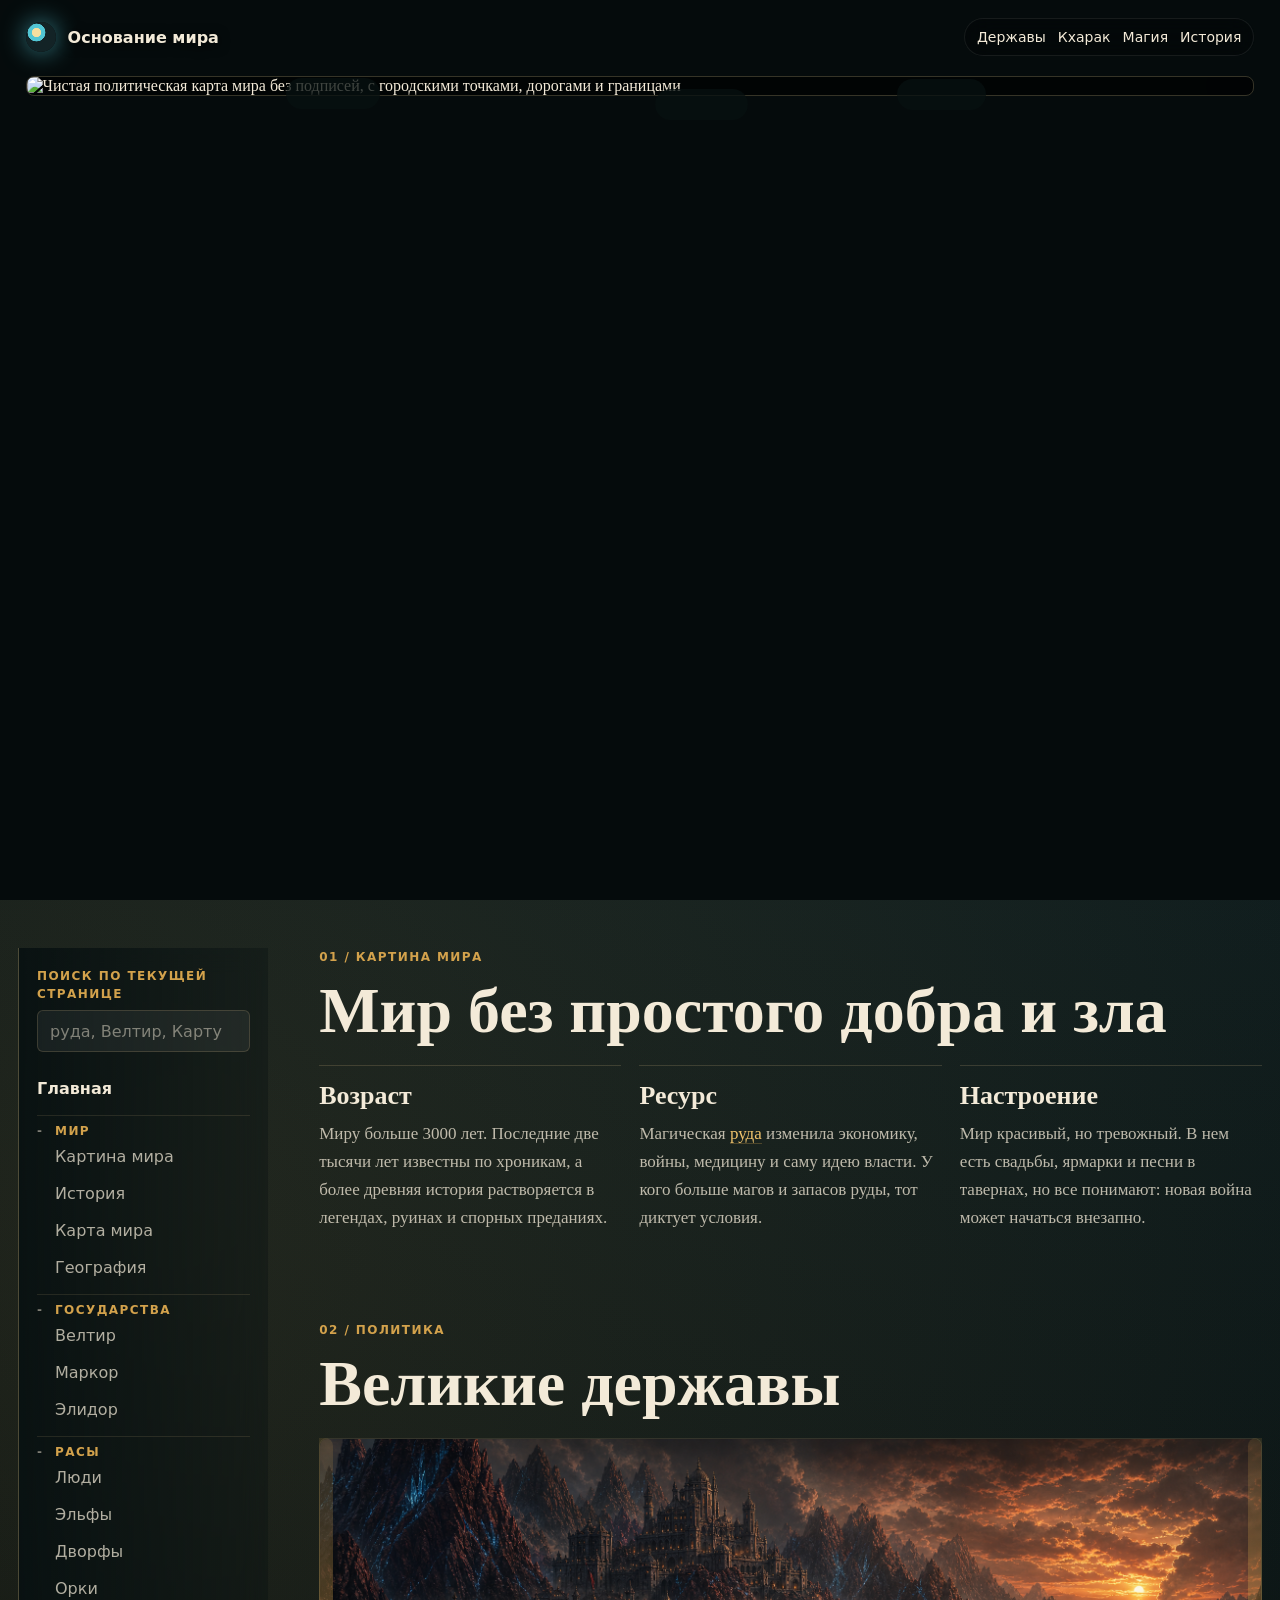
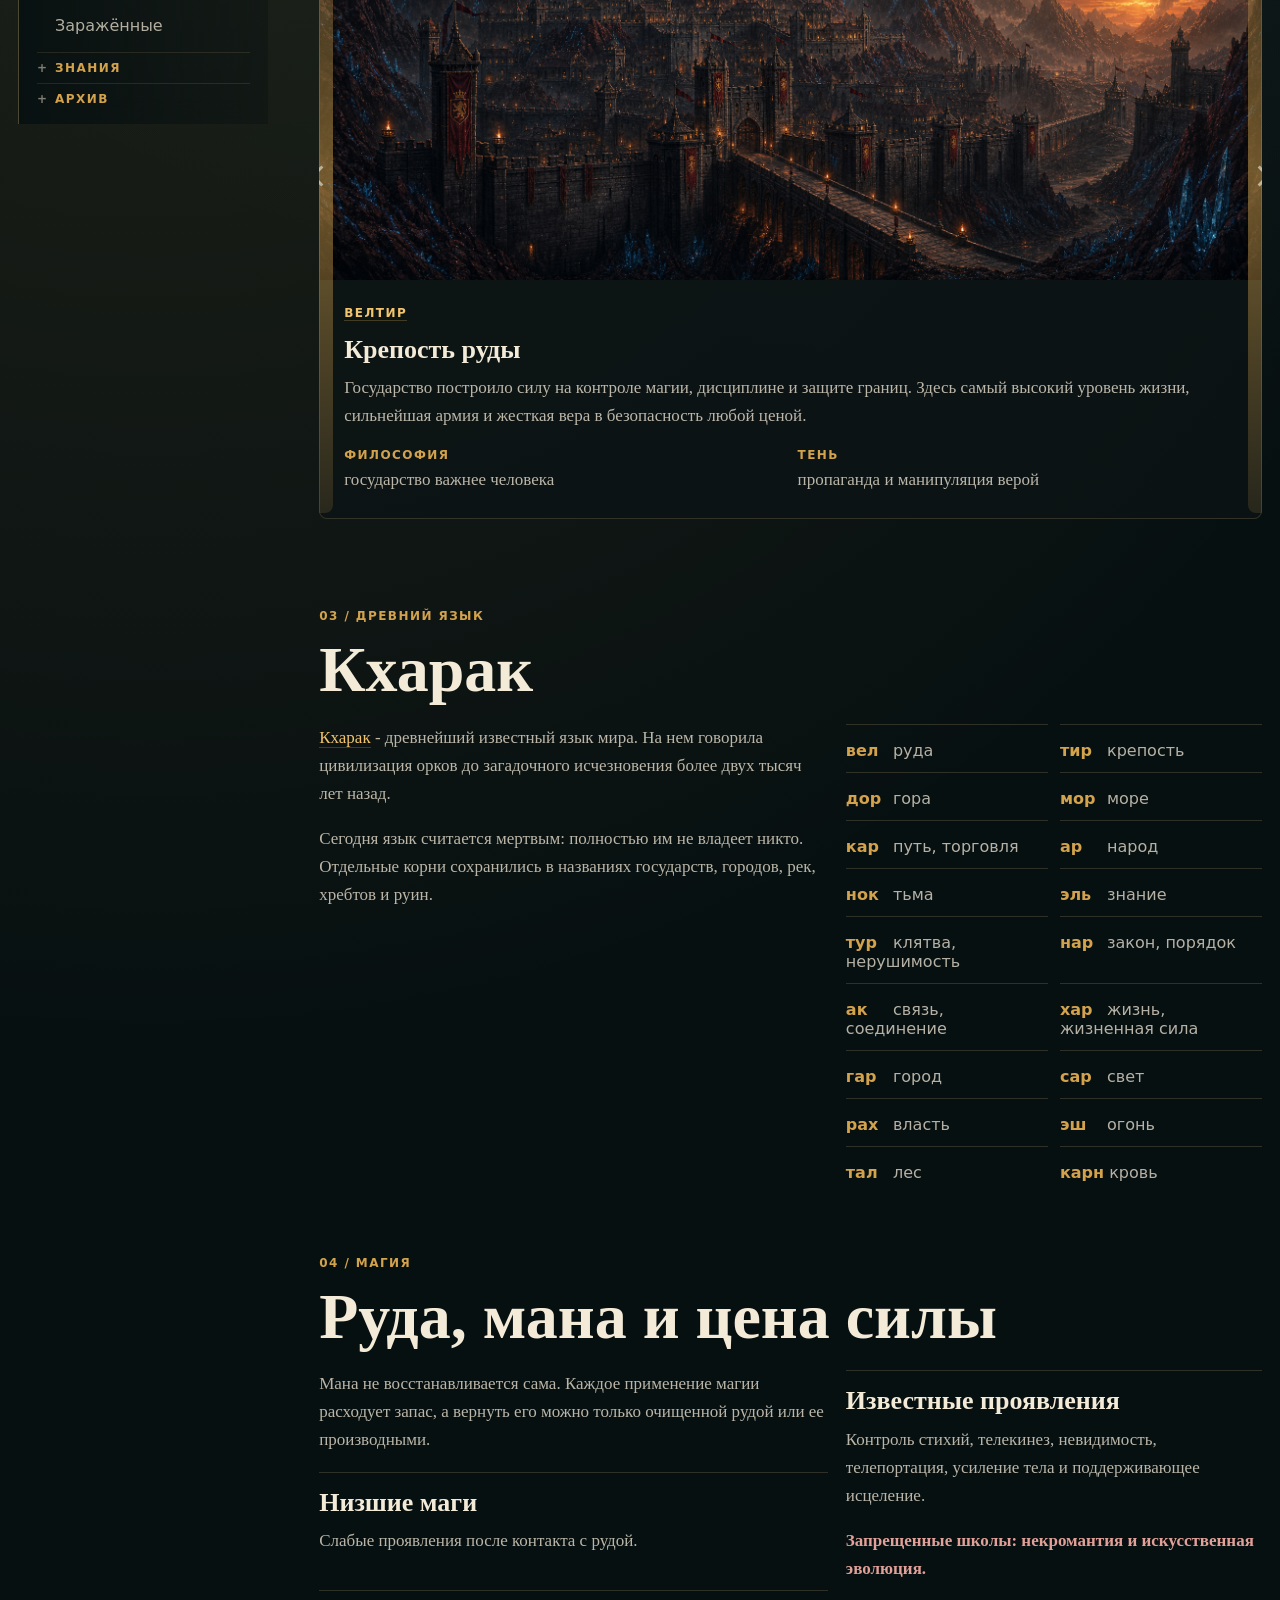
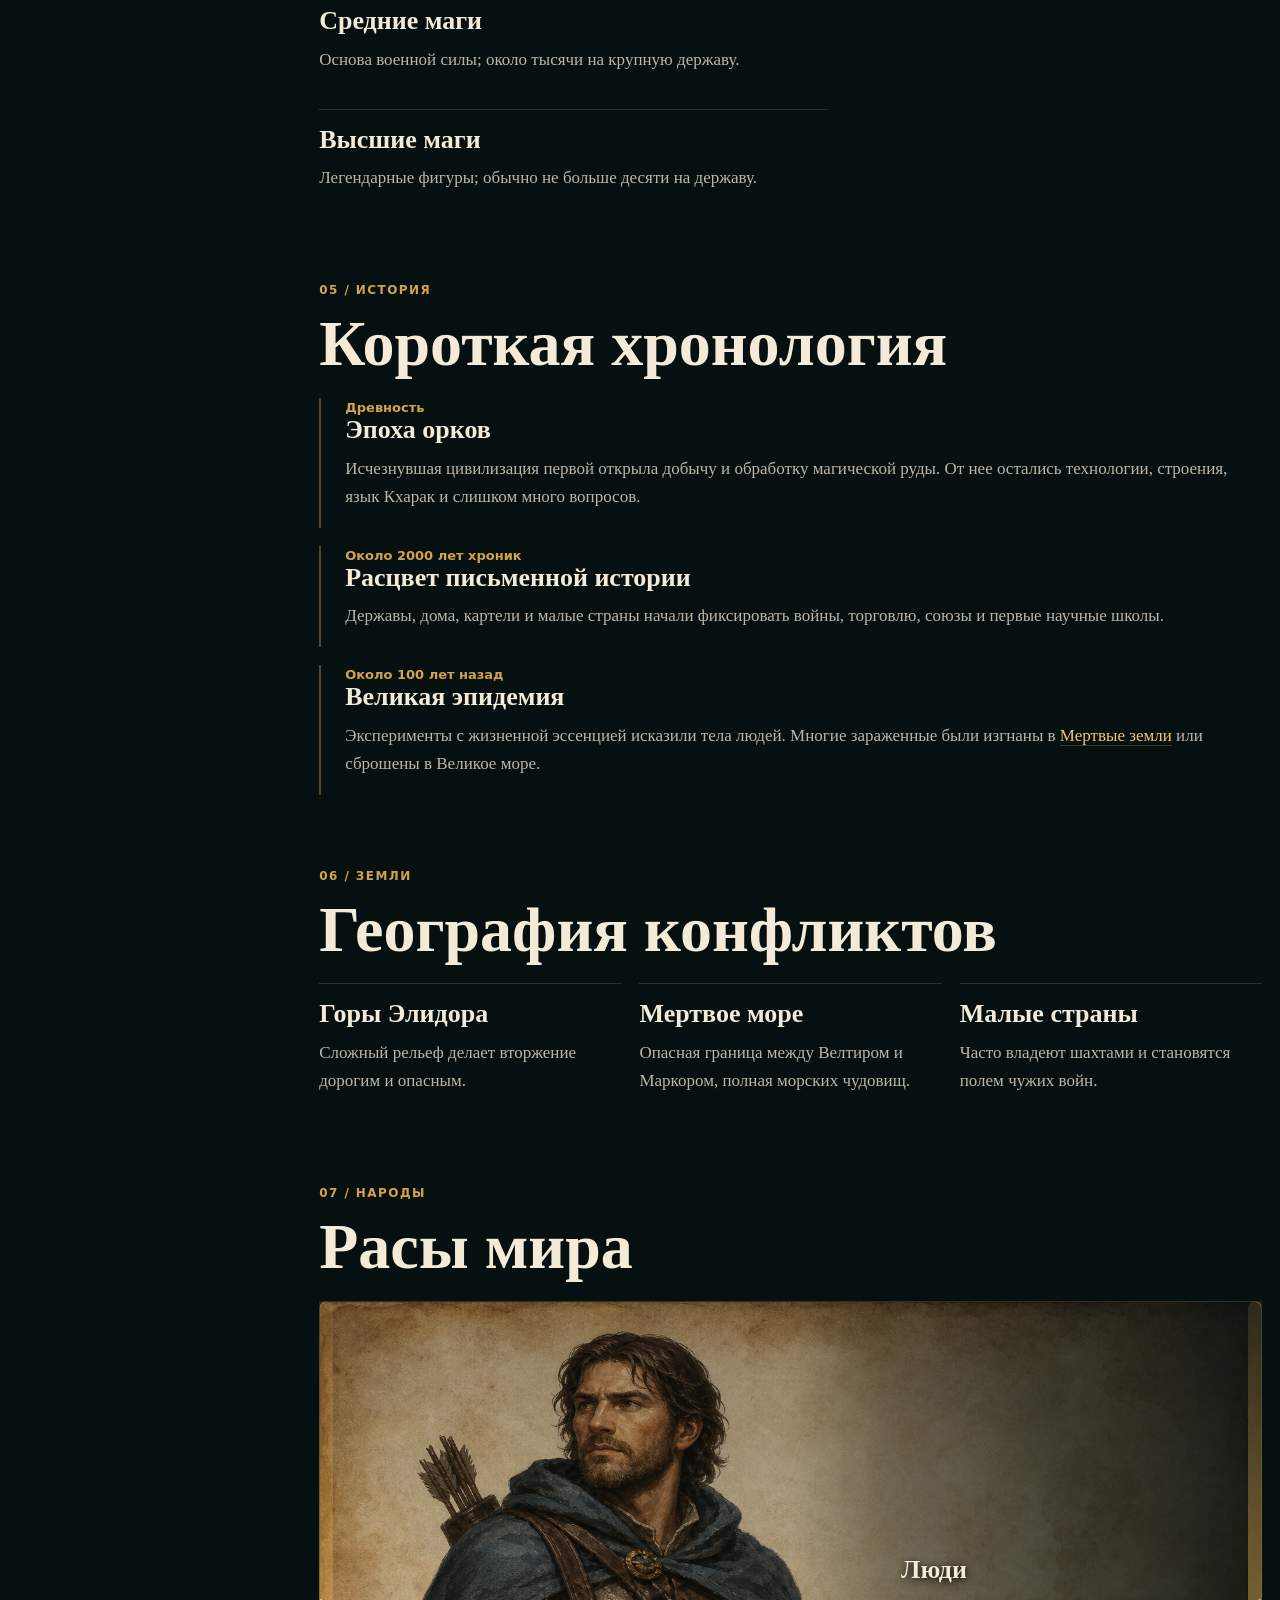
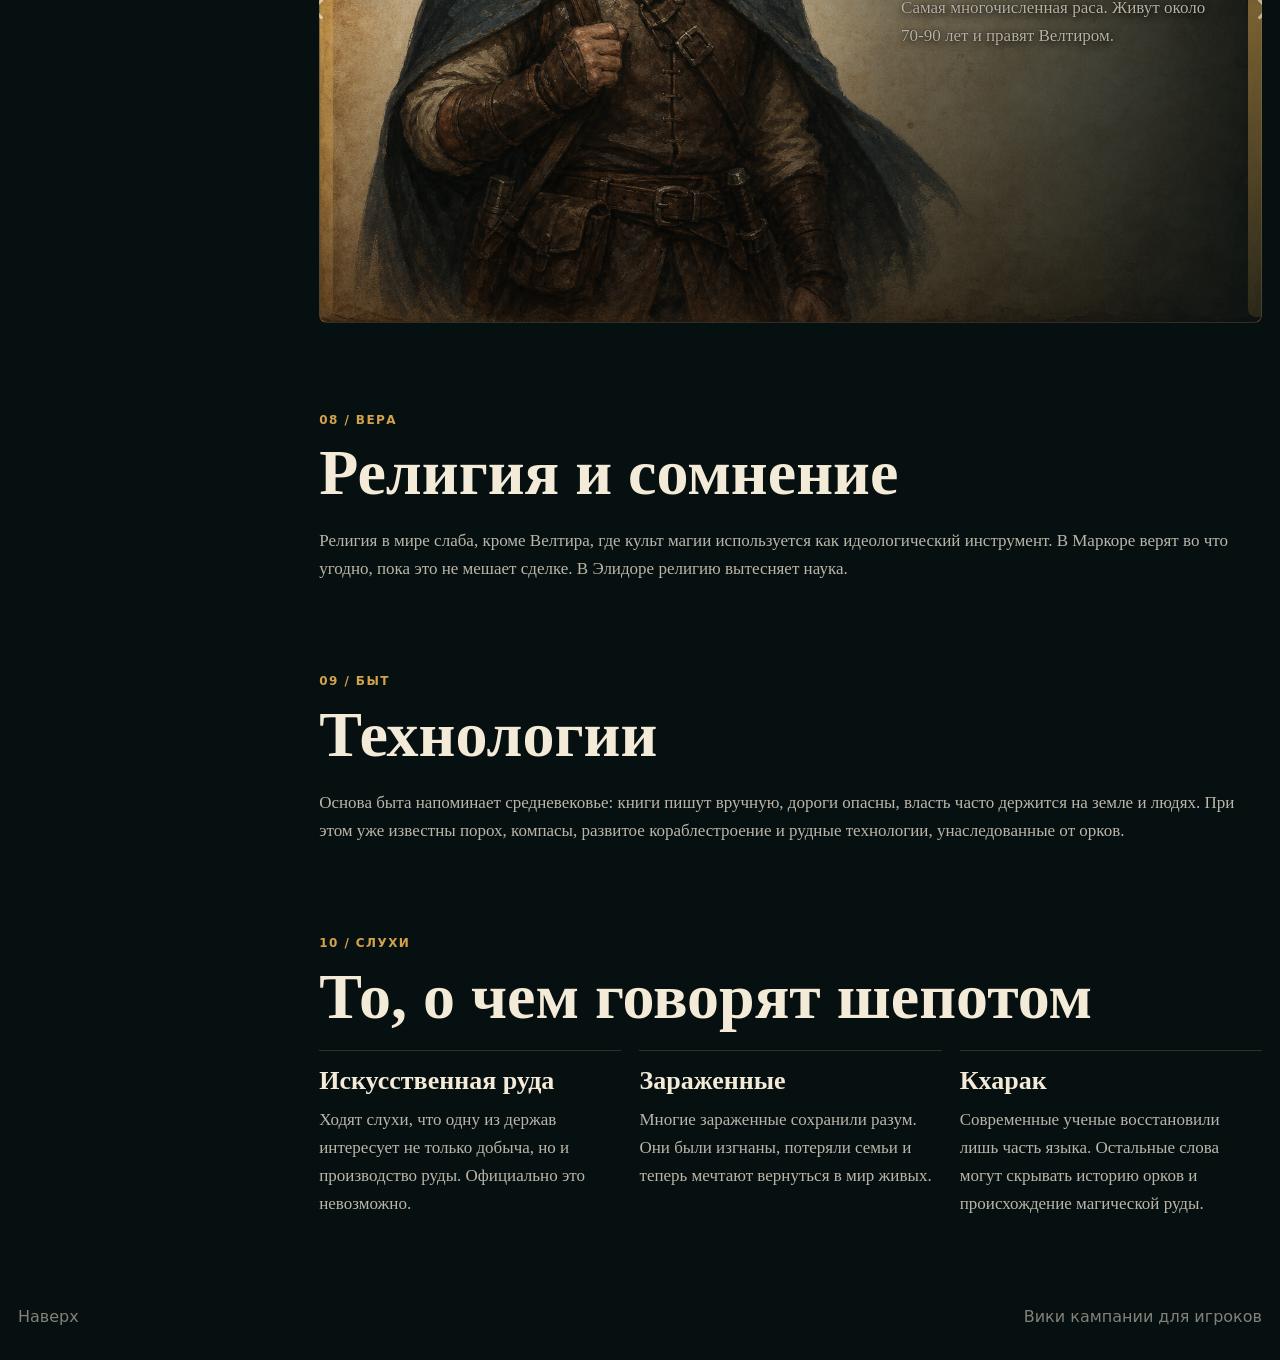
==== commit cb0d4dfd: "New pict" ====
--- a/index.html
+++ b/index.html
@@ -4,7 +4,7 @@
     <meta charset="utf-8" />
     <meta name="viewport" content="width=device-width, initial-scale=1" />
     <title>Основание мира | Вики кампании</title>
-    <link rel="stylesheet" href="styles.css?v=10" />
+    <link rel="stylesheet" href="styles.css?v=11" />
   </head>
   <body>
     <header class="map-hero" id="top">
@@ -81,7 +81,7 @@
             <button class="scroll-arrow scroll-arrow-right" type="button" data-scroll-target="faction-strip" data-scroll-dir="1" aria-label="Вперед"></button>
           <div class="h-scroll faction-strip" data-drag-scroll aria-label="Горизонтальный список держав">
             <article class="faction-slide faction-x">
-              <img src="assets/capital-veltir.png" alt="Столица Велтира среди рудных гор" />
+              <img src="assets/capital-veltir.png?v=4" alt="Столица Велтира среди рудных гор" />
               <div class="slide-copy">
                 <p class="faction-name">Велтир</p>
                 <h3>Крепость руды</h3>
@@ -91,7 +91,7 @@
             </article>
 
             <article class="faction-slide faction-b">
-              <img src="assets/capital-markor.png" alt="Столица Маркора на торговых путях" />
+              <img src="assets/capital-markor.png?v=4" alt="Столица Маркора на торговых путях" />
               <div class="slide-copy">
                 <p class="faction-name">Маркор</p>
                 <h3>Союз торговых путей</h3>
@@ -223,10 +223,13 @@
     </main>
 
     <footer class="footer"><a href="#top">Наверх</a><span>Вики кампании для игроков</span></footer>
-    <script src="script.js?v=10"></script>
+    <script src="script.js?v=11"></script>
   </body>
 </html>
 
 
 
 
+
+
+
--- a/styles.css
+++ b/styles.css
@@ -529,20 +529,6 @@
     linear-gradient(180deg, rgba(5, 11, 12, 0.95), rgba(7, 16, 17, 1) 420px),
     var(--bg);
 }
-
-.article-top {
-  min-height: 86px;
-  position: relative;
-}
-
-.article-topbar {
-  position: fixed;
-  background: linear-gradient(90deg, rgba(7, 16, 17, 0.86), rgba(7, 16, 17, 0.28));
-  backdrop-filter: blur(14px);
-  border-bottom: 1px solid rgba(226, 196, 139, 0.12);
-  padding-bottom: 12px;
-}
-
 .article-layout {
   padding-top: 28px;
 }
@@ -599,7 +585,7 @@
 
 .article-facts {
   position: sticky;
-  top: 104px;
+  top: 18px;
   border-top: 1px solid rgba(226, 196, 139, 0.34);
   padding: 18px 0 0;
   background: linear-gradient(180deg, rgba(12, 20, 21, 0.64), rgba(12, 20, 21, 0.16));
@@ -611,7 +597,7 @@
 
 .article-toc {
   position: sticky;
-  top: 78px;
+  top: 18px;
   z-index: 8;
   padding: 12px 0;
   border-top: 1px solid rgba(226, 196, 139, 0.12);
@@ -844,3 +830,25 @@
     grid-template-columns: 1fr;
   }
 }
+
+.era-panel {
+  overflow: hidden;
+}
+
+.era-illustration {
+  display: block;
+  width: 100%;
+  aspect-ratio: 16 / 9;
+  object-fit: cover;
+  border-bottom: 1px solid rgba(226, 196, 139, 0.14);
+}
+
+.era-copy {
+  padding-top: 18px;
+}
+
+.era-copy p:last-child {
+  margin-bottom: 0;
+}
+
+
